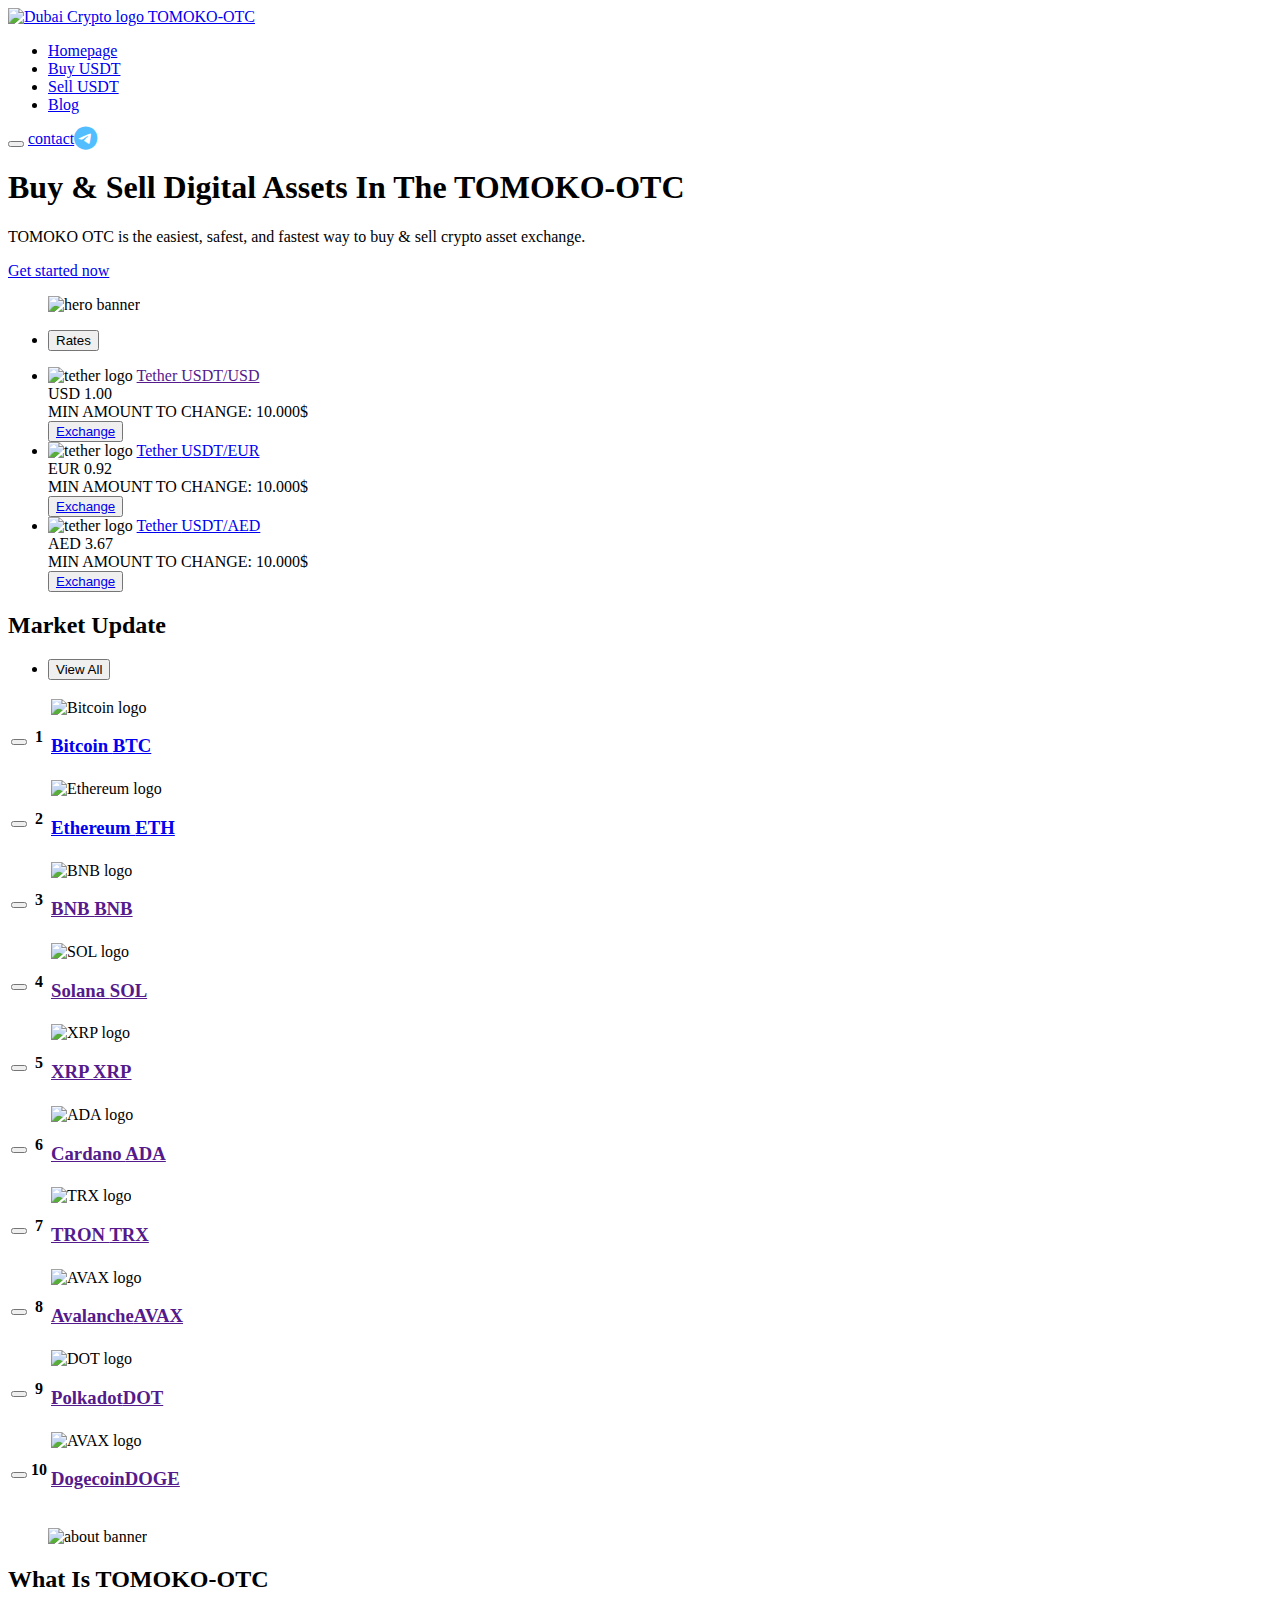
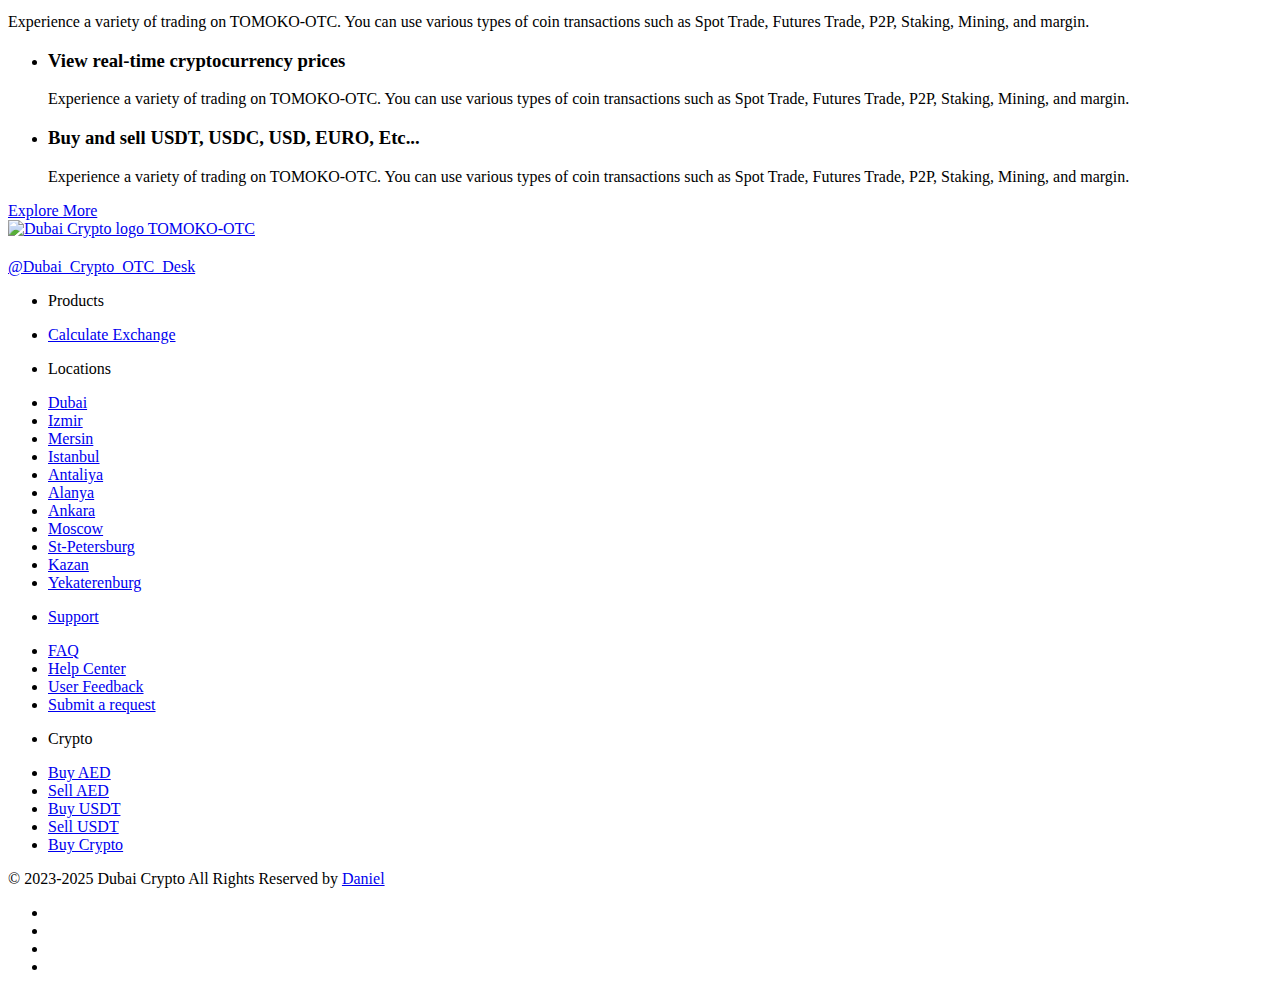
==== MainPage.html @ 7672ddda "Web-site" ====
<!DOCTYPE html>
<html lang="en">

<head>
  <meta charset="UTF-8">
  <meta http-equiv="X-UA-Compatible" content="IE=edge">
  <meta name="viewport" content="width=device-width, initial-scale=1.0">
  <title>TOMOKO OTC</title>

  <!-- 
    - favicon
  -->
  <link rel="shortcut icon" href="logoTitle.png" type="image/svg+xml">

  <!-- 
    - custom css link
  -->
  
  <link rel="stylesheet" href="https://cdnjs.cloudflare.com/ajax/libs/font-awesome/6.4.2/css/all.min.css">
  <link rel="stylesheet" href="style.css">

  <!-- 
    - google font link
  -->
  <link rel="preconnect" href="https://fonts.googleapis.com">
  <link rel="preconnect" href="https://fonts.gstatic.com" crossorigin>
  <link href="https://fonts.googleapis.com/css2?family=DM+Sans:wght@400;500;700&display=swap" rel="stylesheet">
  
</head>

<body>

  <!-- 
    - #HEADER
  -->

  <header class="header" data-header>
    <div class="container">

      <a href="#" class="logo">
        <img src="LOGO.png" width="102" height="102" alt="Dubai Crypto logo">
        TOMOKO-OTC
      </a>

      <nav class="navbar" data-navbar>
        <ul class="navbar-list">

          <li class="navbar-item">
            <a href="#" class="navbar-link active" data-nav-link>Homepage</a>
          </li>

          <li class="navbar-item">
            <a href="buyUSDT.html" class="navbar-link" data-nav-link>Buy USDT</a>
          </li>

          <li class="navbar-item">
            <a href="sellUSDT.html" class="navbar-link" data-nav-link>Sell USDT</a>
          </li>

          <li class="navbar-item">
            <a href="#" class="navbar-link" data-nav-link>Blog</a>
          </li> 

        </ul>
      </nav>

      <button class="nav-toggle-btn" aria-label="Toggle menu" data-nav-toggler>
        <span class="line line-1"></span>
        <span class="line line-2"></span>
        <span class="line line-3"></span>
      </button>

      <a href="https://t.me/Dubai_Crypto_OTC_Desk" class="btn btn-outline">contact<i class="fa-brands fa-telegram fa-xl  tgIcon" style="color: #52bdff;"></i></a>
      
    </div>
  </header>





  <main>
    <article>

      <!-- 
        - #HERO
      -->

      <section class="section hero" aria-label="hero" data-section>
        <div class="container">

          <div class="hero-content">

            <h1 class="h1 hero-title">Buy & Sell Digital Assets In The TOMOKO-OTC</h1>

            <p class="hero-text">
              TOMOKO OTC is the easiest, safest, and fastest way to buy & sell crypto asset exchange.
            </p>

            <a href="buyUSDT.html" class="btn btn-primary">Get started now</a>

          </div>

          <figure class="hero-banner">
            <img src="hero-banner.png" width="570" height="448" alt="hero banner" class="w-100">
          </figure>

        </div>
      </section>





      <!-- 
        - #TREND
      -->

      <section class="section trend" aria-label="crypto trend" data-section>
        <div class="container">

          <div class="trend-tab">

            <ul class="tab-nav">

              <li>
                <button class="tab-btn active">Rates</button>
              </li>
            </ul>

            <ul class="tab-content">

              <li>
                <div class="trend-card">

                  <div class="card-title-wrapper">
                    <img src="coin-3.svg" width="24" height="24" alt="tether logo">

                    <a href="" class="card-title">
                      Tether <span class="span">USDT/USD</span>
                    </a>
                  </div>

                  <data class="card-value" value="1.00">USD 1.00</data>

                  <div class="card-analytics">
                    <data class="current-price">MIN AMOUNT TO CHANGE: 10.000$</data>
                  </div>
                  <td class="table-data">
                    <button class="btn btn-outline" id="cuBtn"><a href="https://t.me/Dubai_Crypto_OTC_Desk">Exchange</a></button>
                  </td>

                </div>
              </li>

              <li>
                <div class="trend-card">

                  <div class="card-title-wrapper">
                    <img src="coin-3.svg" width="24" height="24" alt="tether logo">

                    <a href="#" class="card-title">
                      Tether <span class="span">USDT/EUR</span>
                    </a>
                  </div>

                  <data class="card-value" value="1.00">EUR 0.92</data>

                  <div class="card-analytics">
                    <data class="current-price">MIN AMOUNT TO CHANGE: 10.000$</data>
                  </div>
                  <td class="table-data">
                    <button class="btn btn-outline" id="cuBtn"><a href="https://t.me/Dubai_Crypto_OTC_Desk">Exchange</a></button>
                  </td>

                </div>
              </li>

              <li>
                <div class="trend-card">

                  <div class="card-title-wrapper">
                    <img src="coin-3.svg" width="24" height="24" alt="tether logo">

                    <a href="#" class="card-title">
                      Tether <span class="span">USDT/AED</span>
                    </a>
                  </div>

                  <data class="card-value" value="1.00">AED 3.67</data>

                  <div class="card-analytics">
                    <data class="current-price">MIN AMOUNT TO CHANGE: 10.000$</data>
                    
                  </div>
                  <td class="table-data">
                    <button class="btn btn-outline" id="cuBtn"><a href="https://t.me/Dubai_Crypto_OTC_Desk">Exchange</a></button>
                  </td>
                </div>
              </li>
            </ul>

          </div>

        </div>
      </section>





      <!-- 
        - #MARKET
      -->

      <section class="section market" aria-label="market update" data-section>
        <div class="container">

          <div class="title-wrapper">
            <h2 class="h2 section-title">Market Update</h2>
          </div>

          <div class="market-tab">

            <ul class="tab-nav">

              <li>
                <button class="tab-btn active">View All</button>
              </li>
            </ul>

            <table class="market-table">
              <tbody class="table-body">

                <tr class="table-row">

                  <td class="table-data">
                    <button class="add-to-fav" aria-label="Add to favourite" data-add-to-fav>
                      <ion-icon name="star-outline" aria-hidden="true" class="icon-outline"></ion-icon>
                      <ion-icon name="star" aria-hidden="true" class="icon-fill"></ion-icon>
                    </button>
                  </td>

                  <th class="table-data rank" scope="row">1</th>

                  <td class="table-data">
                    <div class="wrapper">
                      <img src="coin-1.svg" width="20" height="20" alt="Bitcoin logo" class="img">
                      <h3>
                        <a href="#" class="coin-name">Bitcoin <span class="span">BTC</span></a>
                      </h3>
                    </div>
                  </td>

                  <td class="table-data last-price" id="BTCUSDT-price"></td>

                  <td class="table-data last-update" id="BTCUSDT-price-change"></td>

                  <td class="table-data last-update" id="BTCUSDT-price-change-percent"%></td>
                </tr>

                <tr class="table-row">

                  <td class="table-data">
                    <button class="add-to-fav" aria-label="Add to favourite" data-add-to-fav>
                      <ion-icon name="star-outline" aria-hidden="true" class="icon-outline"></ion-icon>
                      <ion-icon name="star" aria-hidden="true" class="icon-fill"></ion-icon>
                    </button>
                  </td>

                  <th class="table-data rank" scope="row">2</th>

                  <td class="table-data">
                    <div class="wrapper">
                      <img src="coin-2.svg" width="20" height="20" alt="Ethereum logo" class="img">

                      <h3>
                        <a href="#" class="coin-name">Ethereum <span class="span">ETH</span></a>
                      </h3>
                    </div>
                  </td>

                  <td class="table-data last-price" id="ETHUSDT-price"></td>
                  <td class="table-data last-update" id="ETHUSDT-price-change"></td>

                  <td class="table-data last-update" id="ETHUSDT-price-change-percent"%></td>
                </tr>

                <tr class="table-row">

                  <td class="table-data">
                    <button class="add-to-fav" aria-label="Add to favourite" data-add-to-fav>
                      <ion-icon name="star-outline" aria-hidden="true" class="icon-outline"></ion-icon>
                      <ion-icon name="star" aria-hidden="true" class="icon-fill"></ion-icon>
                    </button>
                  </td>

                  <th class="table-data rank" scope="row">3</th>

                  <td class="table-data">
                    <div class="wrapper">
                      <img src="coin-4.svg" width="20" height="20" alt="BNB logo" class="img">

                      <h3>
                        <a href="" class="coin-name">BNB <span class="span">BNB</span></a>
                      </h3>
                    </div>
                  </td>

                  <td class="table-data last-price" id="BNBUSDT-price"></td>
                  <td class="table-data last-update" id="BNBUSDT-price-change"></td>
                  <td class="table-data last-update" id="BNBUSDT-price-change-percent"%></td>
                </tr>


                <tr class="table-row">

                  <td class="table-data">
                    <button class="add-to-fav" aria-label="Add to favourite" data-add-to-fav>
                      <ion-icon name="star-outline" aria-hidden="true" class="icon-outline"></ion-icon>
                      <ion-icon name="star" aria-hidden="true" class="icon-fill"></ion-icon>
                    </button>
                  </td>

                  <th class="table-data rank" scope="row">4</th>

                  <td class="table-data">
                    <div class="wrapper">
                      <img src="coin-5.svg" width="20" height="20" alt="SOL logo" class="img">

                      <h3>
                        <a href="" class="coin-name">Solana <span class="span">SOL</span></a>
                      </h3>
                    </div>
                  </td>

                  <td class="table-data last-price" id="SOLUSDT-price"></td>
                  <td class="table-data last-update" id="SOLUSDT-price-change"></td>
                  <td class="table-data last-update" id="SOLUSDT-price-change-percent"%></td>
                </tr>

                <tr class="table-row">

                  <td class="table-data">
                    <button class="add-to-fav" aria-label="Add to favourite" data-add-to-fav>
                      <ion-icon name="star-outline" aria-hidden="true" class="icon-outline"></ion-icon>
                      <ion-icon name="star" aria-hidden="true" class="icon-fill"></ion-icon>
                    </button>
                  </td>

                  <th class="table-data rank" scope="row">5</th>

                  <td class="table-data">
                    <div class="wrapper">
                      <img src="coin-6.svg" width="20" height="20" alt="XRP logo" class="img">

                      <h3>
                        <a href="" class="coin-name">XRP <span class="span">XRP</span></a>
                      </h3>
                    </div>
                  </td>

                  <td class="table-data last-price" id="XRPUSDT-price"></td>
                  <td class="table-data last-update" id="XRPUSDT-price-change"></td>
                  <td class="table-data last-update" id="XRPUSDT-price-change-percent"%></td>
                </tr>

                <tr class="table-row">

                  <td class="table-data">
                    <button class="add-to-fav" aria-label="Add to favourite" data-add-to-fav>
                      <ion-icon name="star-outline" aria-hidden="true" class="icon-outline"></ion-icon>
                      <ion-icon name="star" aria-hidden="true" class="icon-fill"></ion-icon>
                    </button>
                  </td>

                  <th class="table-data rank" scope="row">6</th>

                  <td class="table-data">
                    <div class="wrapper">
                      <img src="coin-7.svg" width="20" height="20" alt="ADA logo" class="img">

                      <h3>
                        <a href="" class="coin-name">Cardano <span class="span">ADA</span></a>
                      </h3>
                    </div>
                  </td>

                  <td class="table-data last-price" id="ADAUSDT-price"></td>
                  <td class="table-data last-update" id="ADAUSDT-price-change"></td>
                  <td class="table-data last-update" id="ADAUSDT-price-change-percent"%></td>
                  <td class="table-data market-cap"></td>
                </tr>

                <tr class="table-row">

                  <td class="table-data">
                    <button class="add-to-fav" aria-label="Add to favourite" data-add-to-fav>
                      <ion-icon name="star-outline" aria-hidden="true" class="icon-outline"></ion-icon>
                      <ion-icon name="star" aria-hidden="true" class="icon-fill"></ion-icon>
                    </button>
                  </td>

                  <th class="table-data rank" scope="row">7</th>

                  <td class="table-data">
                    <div class="wrapper">
                      <img src="coin-9.svg" width="20" height="20" alt="TRX logo" class="img">

                      <h3>
                        <a href="" class="coin-name">TRON <span class="span">TRX</span></a>
                      </h3>
                    </div>
                  </td>

                  <td class="table-data last-price" id="TRXUSDT-price"></td>
                  <td class="table-data last-update" id="TRXUSDT-price-change"></td>

                  <td class="table-data last-update" id="TRXUSDT-price-change-percent"%></td>
                </tr>

                <tr class="table-row">

                  <td class="table-data">
                    <button class="add-to-fav" aria-label="Add to favourite" data-add-to-fav>
                      <ion-icon name="star-outline" aria-hidden="true" class="icon-outline"></ion-icon>
                      <ion-icon name="star" aria-hidden="true" class="icon-fill"></ion-icon>
                    </button>
                  </td>

                  <th class="table-data rank" scope="row">8</th>

                  <td class="table-data">
                    <div class="wrapper">
                      <img src="coin-8.svg" width="20" height="20" alt="AVAX logo" class="img">

                      <h3>
                        <a href="" class="coin-name">Avalanche<span class="span">AVAX</span></a>
                      </h3>
                    </div>
                  </td>

                  <td class="table-data last-price" id="AVAXUSDT-price"></td>
                  <td class="table-data last-update" id="AVAXUSDT-price-change"></td>
                  <td class="table-data last-update" id="AVAXUSDT-price-change-percent"%></td>
                </tr>

                <tr class="table-row">

                  <td class="table-data">
                    <button class="add-to-fav" aria-label="Add to favourite" data-add-to-fav>
                      <ion-icon name="star-outline" aria-hidden="true" class="icon-outline"></ion-icon>
                      <ion-icon name="star" aria-hidden="true" class="icon-fill"></ion-icon>
                    </button>
                  </td>

                  <th class="table-data rank" scope="row">9</th>

                  <td class="table-data">
                    <div class="wrapper">
                      <img src="coin-10.svg" width="20" height="20" alt="DOT logo" class="img">

                      <h3>
                        <a href="" class="coin-name">Polkadot<span class="span">DOT</span></a>
                      </h3>
                    </div>
                  </td>

                  <td class="table-data last-price" id="DOTUSDT-price"></td>
                  <td class="table-data last-update" id="DOTUSDT-price-change"></td>

                  <td class="table-data last-update" id="DOTUSDT-price-change-percent"%></td>
                </tr>
                <tr class="table-row">

                  <td class="table-data">
                    <button class="add-to-fav" aria-label="Add to favourite" data-add-to-fav>
                      <ion-icon name="star-outline" aria-hidden="true" class="icon-outline"></ion-icon>
                      <ion-icon name="star" aria-hidden="true" class="icon-fill"></ion-icon>
                    </button>
                  </td>

                  <th class="table-data rank" scope="row">10</th>

                  <td class="table-data">
                    <div class="wrapper">
                      <img src="coin-11.svg" width="20" height="20" alt="AVAX logo" class="img">

                      <h3>
                        <a href="" class="coin-name">Dogecoin<span class="span">DOGE</span></a>
                      </h3>
                    </div>
                  </td>

                  <td class="table-data last-price" id="DOGEUSDT-price"></td>
                  <td class="table-data last-update" id="DOGEUSDT-price-change"></td>

                  <td class="table-data last-update" id="DOGEUSDT-price-change-percent"%></td>
                </tr>
                




                

              </tbody>

            </table>

          </div>

        </div>
      </section>





      <!-- 
        - #INSTRUCTION
      -->





      <!-- 
        - #ABOUT
      -->

      <section class="section about" aria-label="about" data-section>
        <div class="container">

          <figure class="about-banner">
            <img src="about-banner.png" width="748" height="436" loading="lazy" alt="about banner"
              class="w-100">
          </figure>

          <div class="about-content">

            <h2 class="h2 section-title">What Is TOMOKO-OTC</h2>

            <p class="section-text">
              Experience a variety of trading on TOMOKO-OTC. You can use various types of coin transactions such as Spot
              Trade, Futures
              Trade, P2P, Staking, Mining, and margin.
            </p>

            <ul class="section-list">

              <li class="section-item">
                <div class="title-wrapper">
                  <ion-icon name="checkmark-circle" aria-hidden="true"></ion-icon>

                  <h3 class="h3 list-title">View real-time cryptocurrency prices</h3>
                </div>

                <p class="item-text">
                  Experience a variety of trading on TOMOKO-OTC. You can use various types of coin transactions such as
                  Spot Trade, Futures
                  Trade, P2P, Staking, Mining, and margin.
                </p>
              </li>

              <li class="section-item">
                <div class="title-wrapper">
                  <ion-icon name="checkmark-circle" aria-hidden="true"></ion-icon>

                  <h3 class="h3 list-title">Buy and sell USDT, USDC, USD, EURO, Etc...</h3>
                </div>

                <p class="item-text">
                  Experience a variety of trading on TOMOKO-OTC. You can use various types of coin transactions such as
                  Spot Trade, Futures
                  Trade, P2P, Staking, Mining, and margin.
                </p>
              </li>

            </ul>

            <a href="https://t.me/Dubai_Crypto_OTC_Desk" class="btn btn-primary">Explore More</a>

          </div>

        </div>
      </section>





  <!-- 
    - #FOOTER
  -->

  <footer class="footer">

    <div class="footer-top" data-section>
      <div class="container">

        <div class="footer-brand">

          <a href="#" class="logo">
            <img src="LOGO.png" width="102" height="102" alt="Dubai Crypto logo">
            TOMOKO-OTC
          </a>

          <h2 class="footer-title"></h2>

          <a href="tel:+123456789101" class="footer-contact-link"></a>

          <a href="https://t.me/Dubai_Crypto_OTC_Desk" class="footer-contact-link">@Dubai_Crypto_OTC_Desk</a>


        </div>

        <ul class="footer-list">

          <li>
            <p class="footer-list-title">Products</p>
          </li>

          <li>
            <a href="buyUSDT.html" class="footer-link">Calculate Exchange</a>
          </li>
        </ul>

        <ul class="footer-list">

          <li>
            <p class="footer-list-title">Locations</p>
          </li>

          <li>
            <a href="https://t.me/Dubai_Crypto_OTC_Desk" class="footer-link">Dubai</a>
          </li>

          <li>
            <a href="https://t.me/Dubai_Crypto_OTC_Desk" class="footer-link">Izmir</a>
          </li>

          <li>
            <a href="https://t.me/Dubai_Crypto_OTC_Desk" class="footer-link">Mersin</a>
          </li>

          <li>
            <a href="https://t.me/Dubai_Crypto_OTC_Desk" class="footer-link">Istanbul</a>
          </li>

          <li>
            <a href="https://t.me/Dubai_Crypto_OTC_Desk" class="footer-link">Antaliya</a>
          </li>

          <li>
            <a href="https://t.me/Dubai_Crypto_OTC_Desk" class="footer-link">Alanya</a>
          </li>

          <li>
            <a href="https://t.me/Dubai_Crypto_OTC_Desk" class="footer-link">Ankara</a>
          </li>

          <li>
            <a href="https://t.me/Dubai_Crypto_OTC_Desk" class="footer-link">Moscow</a>
          </li>

          <li>
            <a href="https://t.me/Dubai_Crypto_OTC_Desk" class="footer-link">St-Petersburg</a>
          </li>

          <li>
            <a href="https://t.me/Dubai_Crypto_OTC_Desk" class="footer-link">Kazan</a>
          </li>

          <li>
            <a href="https://t.me/Dubai_Crypto_OTC_Desk" class="footer-link">Yekaterenburg</a>
          </li>





        </ul>

        <ul class="footer-list">

          <li>
            <p class="footer-list-title"><a href="https://t.me/Dubai_Crypto_OTC_Desk">Support</a></p>
          </li>

          <li>
            <a href="#" class="footer-link">FAQ</a>
          </li>

          <li>
            <a href="#" class="footer-link">Help Center</a>
          </li>

          <li>
            <a href="#" class="footer-link">User Feedback</a>
          </li>

          <li>
            <a href="https://t.me/Dubai_Crypto_OTC_Desk" class="footer-link">Submit a request</a>
          </li>

        </ul>

        <ul class="footer-list">

          <li>
            <p class="footer-list-title">Crypto</p>
          </li>

          <li>
            <a href="#" class="footer-link">Buy AED</a>
          </li>

          <li>
            <a href="#" class="footer-link">Sell AED</a>
          </li>

          <li>
            <a href="#" class="footer-link">Buy USDT</a>
          </li>

          <li>
            <a href="#" class="footer-link">Sell USDT</a>
          </li>

          <li>
            <a href="#" class="footer-link">Buy Crypto</a>
          </li>

        </ul>

      </div>
    </div>

    <div class="footer-bottom">
      <div class="container">

        <p class="copyright">
          &copy; 2023-2025 Dubai Crypto All Rights Reserved by <a href="#" class="copyright-link">Daniel</a>
        </p>

        <ul class="social-list">

          <li>
            <a href="#" class="social-link">
              <ion-icon name="logo-facebook"></ion-icon>
            </a>
          </li>

          <li>
            <a href="#" class="social-link">
              <ion-icon name="logo-twitter"></ion-icon>
            </a>
          </li>

          <li>
            <a href="#" class="social-link">
              <ion-icon name="logo-instagram"></ion-icon>
            </a>
          </li>

          <li>
            <a href="#" class="social-link">
              <ion-icon name="logo-linkedin"></ion-icon>
            </a>
          </li>

        </ul>

      </div>
    </div>

  </footer>





  <!-- 
    - custom js link
  -->
  <script src="script.js" defer></script>
  <script src="listUpdate.js" defer></script>

  <!-- 
    - ionicon link
  -->
  <script type="module" src="https://unpkg.com/ionicons@5.5.2/dist/ionicons/ionicons.esm.js"></script>
  <script nomodule src="https://unpkg.com/ionicons@5.5.2/dist/ionicons/ionicons.js"></script>

</body>

</html>
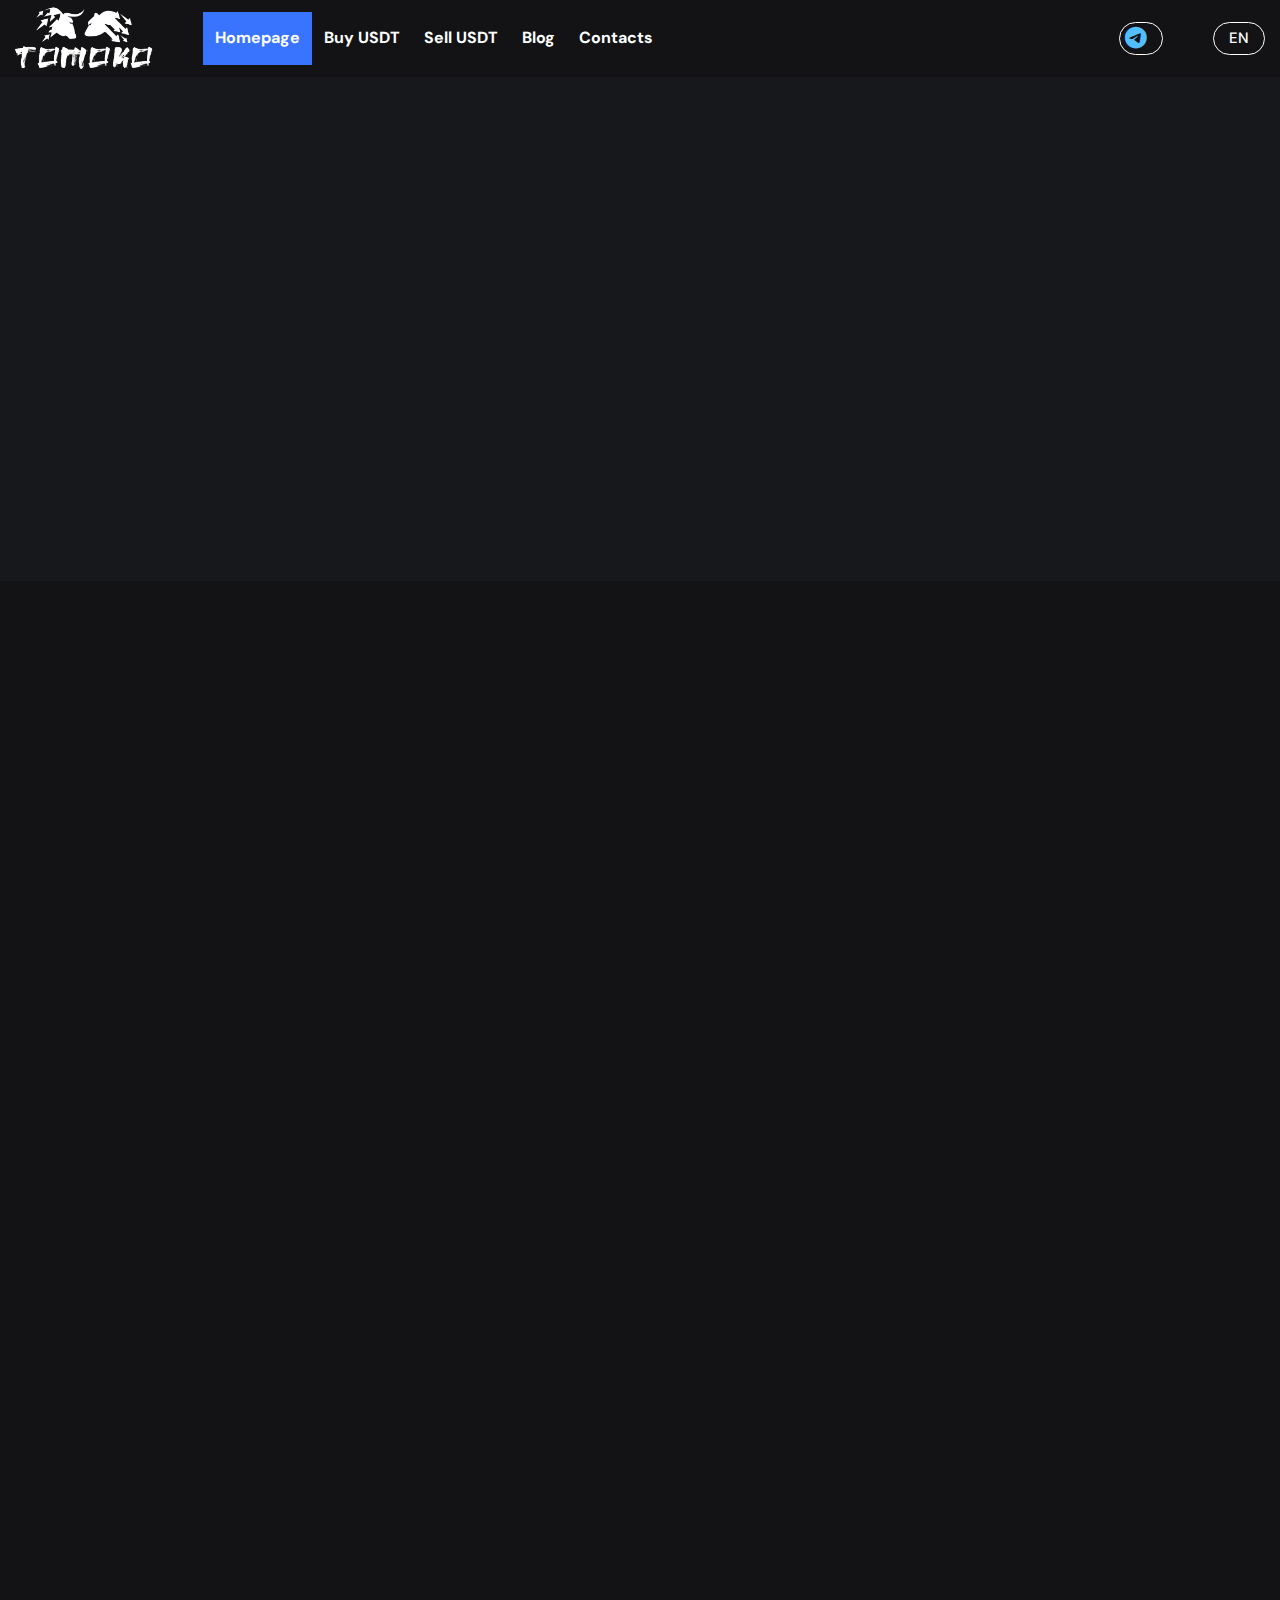
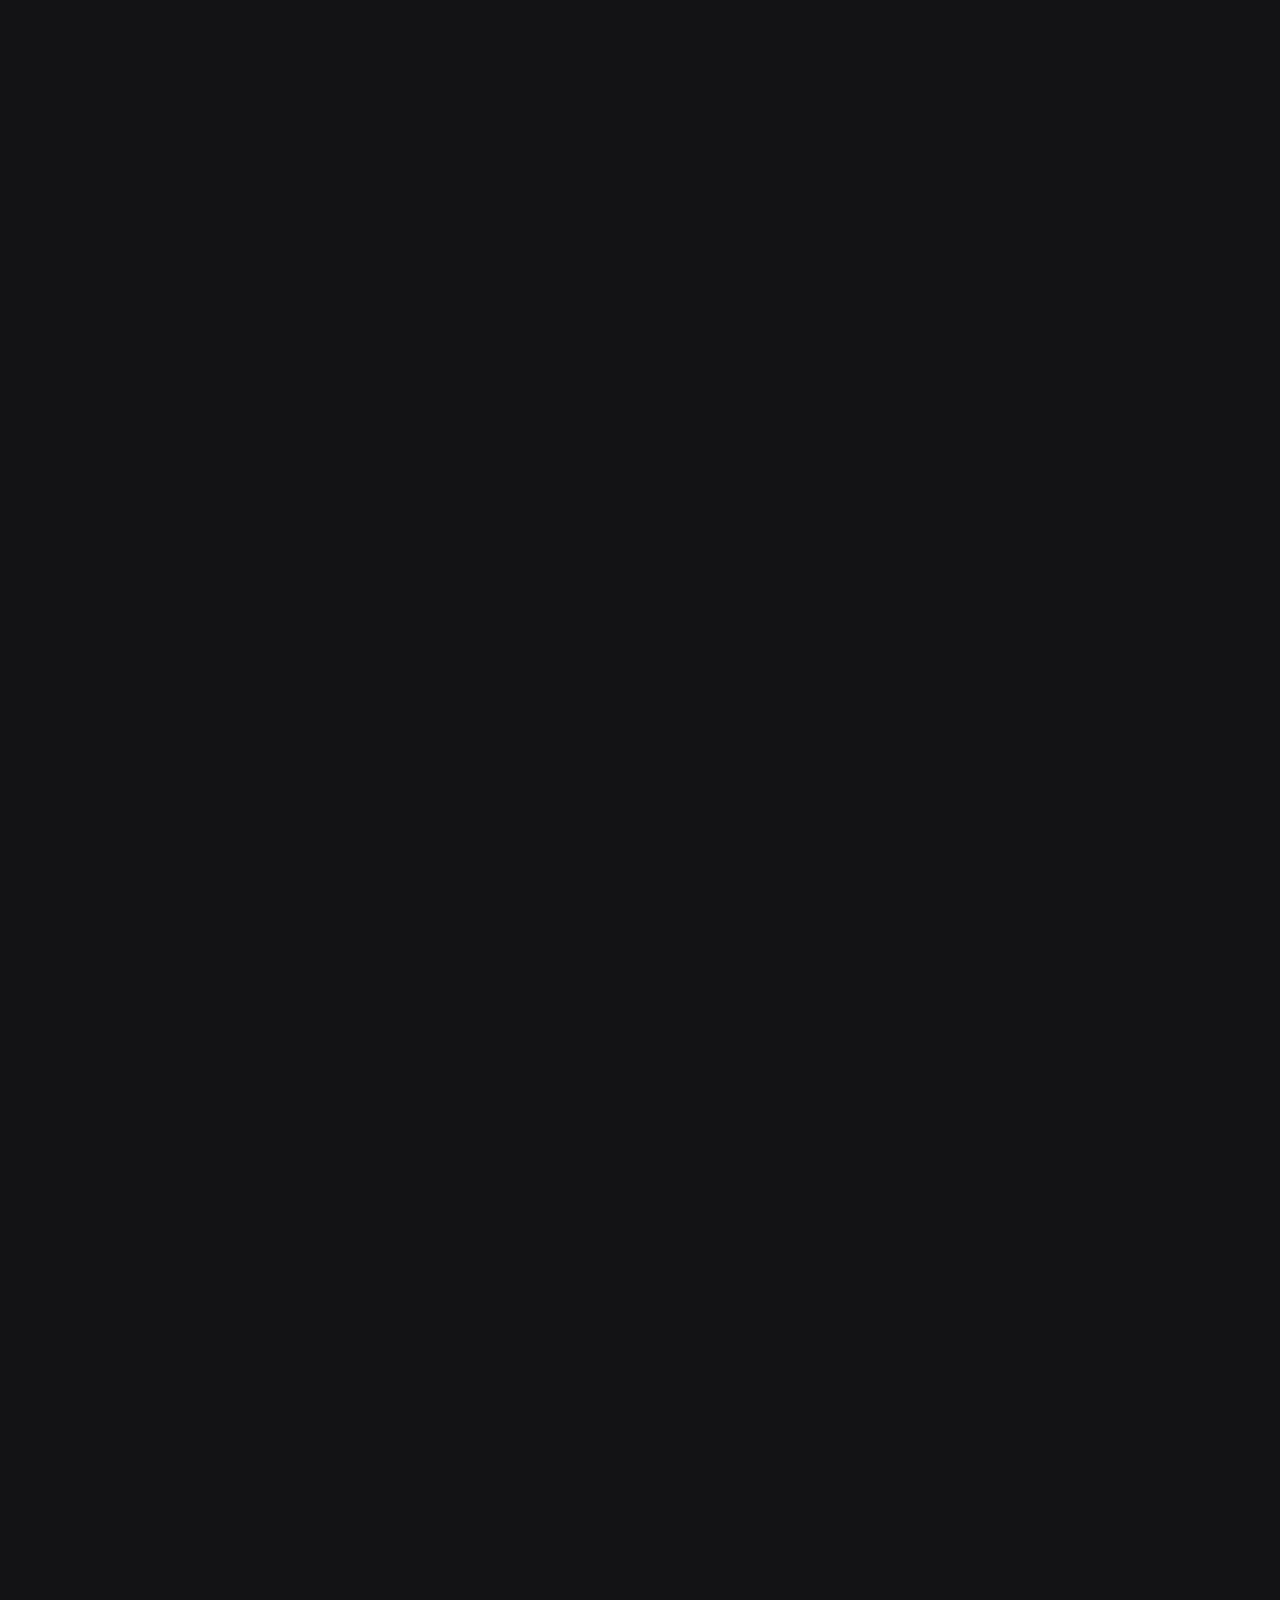
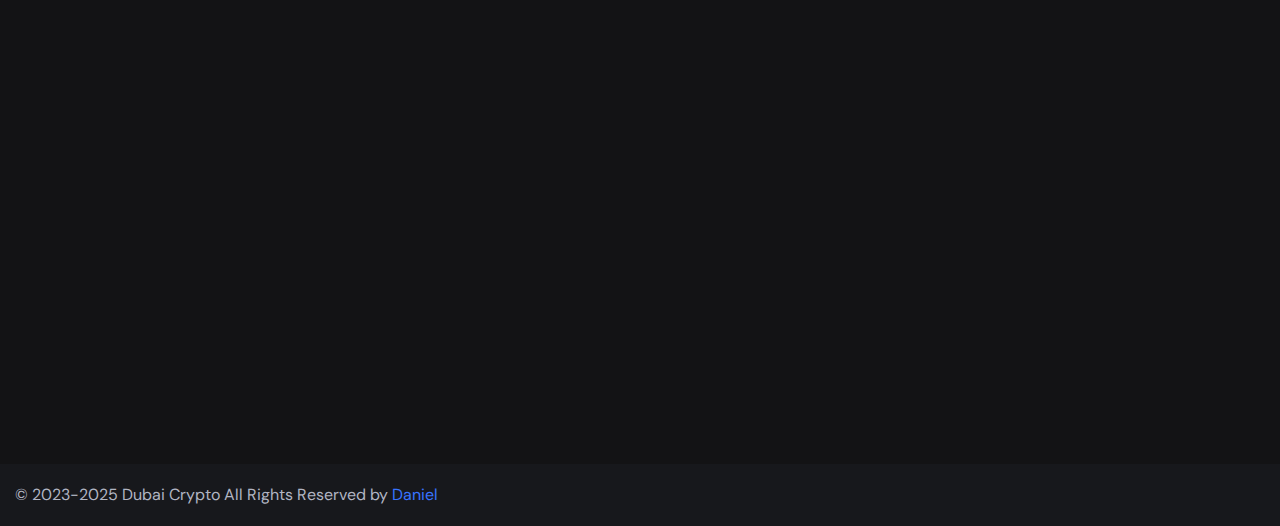
==== commit 92db65d7: "Update MainPage.html" ====
--- a/MainPage.html
+++ b/MainPage.html
@@ -38,8 +38,7 @@
     <div class="container">
 
       <a href="#" class="logo">
-        <img src="LOGO.png" width="102" height="102" alt="Dubai Crypto logo">
-        TOMOKO-OTC
+        <img src="LOGO.png" width="138" height="138" alt="Dubai Crypto logo">
       </a>
 
       <nav class="navbar" data-navbar>
@@ -58,8 +57,12 @@
           </li>
 
           <li class="navbar-item">
-            <a href="#" class="navbar-link" data-nav-link>Blog</a>
-          </li> 
+            <a href="blog.html" class="navbar-link" data-nav-link>Blog</a>
+          </li>
+
+          <li class="navbar-item">
+            <a href="contacts.html" class="navbar-link" data-nav-link>Contacts</a>
+          </li>
 
         </ul>
       </nav>
@@ -69,9 +72,9 @@
         <span class="line line-2"></span>
         <span class="line line-3"></span>
       </button>
-
-      <a href="https://t.me/Dubai_Crypto_OTC_Desk" class="btn btn-outline">contact<i class="fa-brands fa-telegram fa-xl  tgIcon" style="color: #52bdff;"></i></a>
       
+      <a href="https://t.me/Dubai_Crypto_OTC_Desk" class="btn btn-outline tgIcon"><i class="fa-brands fa-telegram fa-xl" style="color: #52bdff;"></i></a>
+      <a href="MainPageRu.html" class="btn btn-outline">EN</a>
     </div>
   </header>
 
@@ -91,18 +94,18 @@
 
           <div class="hero-content">
 
-            <h1 class="h1 hero-title">Buy & Sell Digital Assets In The TOMOKO-OTC</h1>
+            <h1 class="h1 hero-title">Buy & Sell digital assets in the TOMOKO</h1>
 
             <p class="hero-text">
-              TOMOKO OTC is the easiest, safest, and fastest way to buy & sell crypto asset exchange.
+              TOMOKO is the easiest, safest, and fastest way to buy & sell crypto asset.
             </p>
 
-            <a href="buyUSDT.html" class="btn btn-primary">Get started now</a>
+            <a href="buyUSDT.html" class="btn btn-primary">get started now</a>
 
           </div>
 
           <figure class="hero-banner">
-            <img src="hero-banner.png" width="570" height="448" alt="hero banner" class="w-100">
+            <img src="Render_3.mp4" width="570" height="448" alt="hero banner" class="w-100">
           </figure>
 
         </div>
@@ -198,6 +201,55 @@
                   </td>
                 </div>
               </li>
+
+
+              <li>
+                <div class="trend-card">
+
+                  <div class="card-title-wrapper">
+                    <img src="coin-3.svg" width="24" height="24" alt="tether logo">
+
+                    <a href="#" class="card-title">
+                      Tether <span class="span">USDT/RUB</span>
+                    </a>
+                  </div>
+
+                  <data class="card-value" value="1.00">RUB 94</data>
+
+                  <div class="card-analytics">
+                    <data class="current-price">MIN AMOUNT TO CHANGE: 10.000$</data>
+                    
+                  </div>
+                  <td class="table-data">
+                    <button class="btn btn-outline" id="cuBtn"><a href="https://t.me/Dubai_Crypto_OTC_Desk">Exchange</a></button>
+                  </td>
+                </div>
+              </li>
+
+
+
+              <li>
+                <div class="trend-card">
+
+                  <div class="card-title-wrapper">
+                    <img src="coin-3.svg" width="24" height="24" alt="tether logo">
+
+                    <a href="#" class="card-title">
+                      Tether <span class="span">USDT/TRY</span>
+                    </a>
+                  </div>
+
+                  <data class="card-value" value="1.00">TRY 26</data>
+
+                  <div class="card-analytics">
+                    <data class="current-price">MIN AMOUNT TO CHANGE: 10.000$</data>
+                    
+                  </div>
+                  <td class="table-data">
+                    <button class="btn btn-outline" id="cuBtn"><a href="https://t.me/Dubai_Crypto_OTC_Desk">Exchange</a></button>
+                  </td>
+                </div>
+              </li>
             </ul>
 
           </div>
@@ -539,13 +591,12 @@
 
           <div class="about-content">
 
-            <h2 class="h2 section-title">What Is TOMOKO-OTC</h2>
+            <h2 class="h2 section-title">What Is TOMOKO</h2>
 
             <p class="section-text">
-              Experience a variety of trading on TOMOKO-OTC. You can use various types of coin transactions such as Spot
-              Trade, Futures
-              Trade, P2P, Staking, Mining, and margin.
+              A large selection of currencies of countries and cities, high-quality service and quick response, with us you can forget about large percentages and long answers, we are also always happy to help in our telegram channel where you can contact us in the <a href="contacts.html" style="text-decoration: underline; color:#52bdff ;" >contact tab</a>
             </p>
+
 
             <ul class="section-list">
 
@@ -557,9 +608,7 @@
                 </div>
 
                 <p class="item-text">
-                  Experience a variety of trading on TOMOKO-OTC. You can use various types of coin transactions such as
-                  Spot Trade, Futures
-                  Trade, P2P, Staking, Mining, and margin.
+                  you can watch all the news and price changes live on TOMOKO
                 </p>
               </li>
 
@@ -571,9 +620,7 @@
                 </div>
 
                 <p class="item-text">
-                  Experience a variety of trading on TOMOKO-OTC. You can use various types of coin transactions such as
-                  Spot Trade, Futures
-                  Trade, P2P, Staking, Mining, and margin.
+                  Our website provides all the convenience for buying and selling both currencies and USDT and other networks
                 </p>
               </li>
 
@@ -602,8 +649,7 @@
         <div class="footer-brand">
 
           <a href="#" class="logo">
-            <img src="LOGO.png" width="102" height="102" alt="Dubai Crypto logo">
-            TOMOKO-OTC
+            <img src="LOGO.png" width="134" height="134" alt="Dubai Crypto logo">
           </a>
 
           <h2 class="footer-title"></h2>
@@ -633,47 +679,51 @@
           </li>
 
           <li>
-            <a href="https://t.me/Dubai_Crypto_OTC_Desk" class="footer-link">Dubai</a>
-          </li>
-
-          <li>
-            <a href="https://t.me/Dubai_Crypto_OTC_Desk" class="footer-link">Izmir</a>
-          </li>
-
-          <li>
-            <a href="https://t.me/Dubai_Crypto_OTC_Desk" class="footer-link">Mersin</a>
-          </li>
-
-          <li>
-            <a href="https://t.me/Dubai_Crypto_OTC_Desk" class="footer-link">Istanbul</a>
-          </li>
-
-          <li>
-            <a href="https://t.me/Dubai_Crypto_OTC_Desk" class="footer-link">Antaliya</a>
-          </li>
-
-          <li>
-            <a href="https://t.me/Dubai_Crypto_OTC_Desk" class="footer-link">Alanya</a>
-          </li>
-
-          <li>
-            <a href="https://t.me/Dubai_Crypto_OTC_Desk" class="footer-link">Ankara</a>
-          </li>
-
-          <li>
-            <a href="https://t.me/Dubai_Crypto_OTC_Desk" class="footer-link">Moscow</a>
-          </li>
-
-          <li>
-            <a href="https://t.me/Dubai_Crypto_OTC_Desk" class="footer-link">St-Petersburg</a>
-          </li>
-
-          <li>
-            <a href="https://t.me/Dubai_Crypto_OTC_Desk" class="footer-link">Kazan</a>
-          </li>
-
-          <li>
-            <a href="https://t.me/Dubai_Crypto_OTC_Desk" class="footer-link">Yekaterenburg</a>
+            <a href="buyUSDT.html?city=Dubai" class="footer-link">Dubai</a>
+          </li>
+
+          <li>
+            <a href="buyUSDT.html?city=Izmir" class="footer-link">Izmir</a>
+          </li>
+
+          <li>
+            <a href="buyUSDT.html?city=Mersin" class="footer-link">Mersin</a>
+          </li>
+
+          <li>
+            <a href="buyUSDT.html?city=Istanbul" class="footer-link">Istanbul</a>
+          </li>
+
+          <li>
+            <a href="buyUSDT.html?city=Antaliya" class="footer-link">Antaliya</a>
+          </li>
+
+          <li>
+            <a href="buyUSDT.html?city=Alanya" class="footer-link">Alanya</a>
+          </li>
+
+          <li>
+            <a href="buyUSDT.html?city=Ankara" class="footer-link">Ankara</a>
+          </li>
+
+          <li>
+            <a href="buyUSDT.html?city=Moscow" class="footer-link">Moscow</a>
+          </li>
+
+          <li>
+            <a href="buyUSDT.html?city=Saint Petersburg" class="footer-link">St-Petersburg</a>
+          </li>
+
+          <li>
+            <a href="buyUSDT.html?city=Kazan" class="footer-link">Kazan</a>
+          </li>
+
+          <li>
+            <a href="buyUSDT.html?city=Yekaterenburg" class="footer-link">Yekaterenburg</a>
+          </li>
+
+          <li>
+            <a href="buyUSDT.html?city=Sochi" class="footer-link">Sochi</a>
           </li>
 
 
@@ -682,60 +732,62 @@
 
         </ul>
 
-        <ul class="footer-list">
-
-          <li>
-            <p class="footer-list-title"><a href="https://t.me/Dubai_Crypto_OTC_Desk">Support</a></p>
-          </li>
-
-          <li>
-            <a href="#" class="footer-link">FAQ</a>
-          </li>
-
-          <li>
-            <a href="#" class="footer-link">Help Center</a>
-          </li>
-
-          <li>
-            <a href="#" class="footer-link">User Feedback</a>
-          </li>
-
-          <li>
-            <a href="https://t.me/Dubai_Crypto_OTC_Desk" class="footer-link">Submit a request</a>
-          </li>
-
-        </ul>
-
-        <ul class="footer-list">
-
-          <li>
-            <p class="footer-list-title">Crypto</p>
-          </li>
-
-          <li>
-            <a href="#" class="footer-link">Buy AED</a>
-          </li>
-
-          <li>
-            <a href="#" class="footer-link">Sell AED</a>
-          </li>
-
-          <li>
-            <a href="#" class="footer-link">Buy USDT</a>
-          </li>
-
-          <li>
-            <a href="#" class="footer-link">Sell USDT</a>
-          </li>
-
-          <li>
-            <a href="#" class="footer-link">Buy Crypto</a>
-          </li>
-
-        </ul>
-
-      </div>
+      </ul>
+
+      <ul class="footer-list">
+
+        <li>
+          <p class="footer-list-title"><a href="https://t.me/Dubai_Crypto_OTC_Desk">Support</a></p>
+        </li>
+
+        <li>
+          <a href="https://t.me/dubaicrypto_tg" class="footer-link">FAQ</a>
+        </li>
+
+        <li>
+          <a href="https://t.me/dubaicrypto_tg" class="footer-link">Help Center</a>
+        </li>
+
+        <li>
+          <a href="https://wa.me/971552036360" class="footer-link">User Feedback</a>
+        </li>
+
+        <li>
+          <a href="https://t.me/Dubai_Crypto_OTC_Desk" class="footer-link">Submit a request</a>
+        </li>
+
+      </ul>
+
+      <ul class="footer-list">
+
+        <li>
+          <p class="footer-list-title">Crypto</p>
+        </li>
+
+        <li>
+          <a href="sellUSDT.html" class="footer-link">Buy AED</a>
+        </li>
+
+        <li>
+          <a href="buyUSDT.html" class="footer-link">Sell AED</a>
+        </li>
+
+        <li>
+          <a href="buyUSDT.html" class="footer-link">Buy USDT</a>
+        </li>
+
+        <li>
+          <a href="sellUSDT.html" class="footer-link">Sell USDT</a>
+        </li>
+
+        <li>
+          <a href="buyUSDT.html" class="footer-link">Buy Crypto</a>
+        </li>
+
+      </ul>
+
     </div>
+  </div>
 
     <div class="footer-bottom">
       <div class="container">
@@ -795,4 +847,4 @@
 
 </body>
 
-</html>+</html>
--- a/style.css
+++ b/style.css
@@ -0,0 +1,1222 @@
+/*-----------------------------------*\
+  #style.css
+\*-----------------------------------*/
+
+/** 
+ * copyrights 2022 
+ */
+
+:root {
+
+  /**
+   * colors
+   */
+  
+  --cadet-blue-crayola: hsl(227, 13%, 73%);
+  --maximum-yellow-red: hsl(41, 95%, 61%);
+  --medium-sea-green: hsl(142, 43%, 54%);
+  --blue-crayola_10: hsla(222, 100%, 61%, 0.05);
+  --smocky-black_30: hsla(0, 0%, 6%, 0.3);
+  --eerie-black-1: hsl(240, 5%, 8%);
+  --eerie-black-2: hsl(228, 9%, 10%);
+  --raisin-black: hsl(225, 15%, 16%);
+  --blue-crayola: hsl(222, 100%, 61%);
+  --roman-silver: hsl(223, 10%, 52%);
+  --presian-red: hsl(0, 64%, 52%);
+  --gunmetal_50: hsla(230, 16%, 22%, 0.5);
+  --gainsboro: hsl(0, 0%, 85%);
+  --cultured: hsl(0, 0%, 93%);
+  --white_50: hsla(0, 0%, 100%, 0.5);
+  --white_30: hsla(0, 0%, 100%, 0.3);
+  --white_10: hsla(0, 0%, 100%, 0.1);
+  --black_10: hsla(0, 0%, 0%, 0.1);
+  --white: hsl(0, 0%, 100%);
+
+  /**
+   * gradient color
+   */
+
+  --gradient: linear-gradient(90deg, var(--white_10) 0px 77%, var(--white_50) 92%, transparent);
+
+  /**
+   * typography
+   */
+
+  --ff-dm-sans: 'DM Sans', sans-serif;
+
+  --fs-1: 3.2rem;
+  --fs-2: 3rem;
+  --fs-3: 2.4rem;
+  --fs-4: 2rem;
+  --fs-5: 1.8rem;
+  --fs-6: 1.5rem;
+  --fs-7: 1.4rem;
+  --fs-8: 1.2rem;
+
+  --fw-500: 500;
+  --fw-700: 700;
+
+  /**
+   * spacing
+   */
+
+  --section-padding: 100px;
+
+  /**
+   * shadow
+   */
+
+  --shadow-1: 0px 4px 8px var(--black_10);
+  --shadow-2: 0px 30px 10px -20px var(--smocky-black_30);
+  --shadow-3: 0px 15px 10px -20px var(--smocky-black_30);
+
+  /**
+   * radius
+   */
+
+  --radius-12: 12px;
+  --radius-24: 24px;
+
+  /**
+   * transition
+   */
+
+  --transition-1: 0.25s ease;
+  --transition-2: 0.5s ease;
+  --transition-3: 1s ease;
+  --cubic-out: cubic-bezier(0.33, 0.85, 0.4, 0.96);
+
+}
+
+
+
+
+
+/*-----------------------------------*\
+  #RESET
+\*-----------------------------------*/
+
+*,
+*::before,
+*::after {
+  margin: 0;
+  padding: 0;
+  box-sizing: border-box;
+}
+
+li { list-style: none; }
+
+a {
+  text-decoration: none;
+  color: inherit;
+}
+
+a,
+img,
+svg,
+data,
+span,
+button,
+ion-icon { display: block; }
+
+img { height: auto; }
+
+button {
+  background: none;
+  border: none;
+  font: inherit;
+  cursor: pointer;
+}
+
+ion-icon { pointer-events: none; }
+
+address { font-style: normal; }
+
+table { border-collapse: collapse; }
+
+html {
+  font-family: var(--ff-dm-sans);
+  font-size: 10px;
+  scroll-behavior: smooth;
+}
+
+body {
+  background-color: var(--eerie-black-2);
+  color: var(--cadet-blue-crayola);
+  font-size: 1.6rem;
+  line-height: 1.4;
+}
+
+body.active { overflow: hidden; }
+
+::-webkit-scrollbar { width: 10px; }
+
+::-webkit-scrollbar-track { background-color: hsl(220, 4%, 5%); }
+
+::-webkit-scrollbar-thumb { background-color: hsl(220, 5%, 20%); }
+
+::-webkit-scrollbar-thumb:hover { background-color: hsl(220, 5%, 30%); }
+
+:focus-visible { outline-offset: 4px; }
+
+
+
+
+
+/*-----------------------------------*\
+  #REUSED STYLE
+\*-----------------------------------*/
+
+.container { padding-inline: 15px; }
+
+.btn {
+  color: var(--white);
+  border-radius: 50px;
+}
+
+.btn-outline {
+  font-size: var(--fs-6);
+  font-weight: var(--fw-500);
+  border: 1px solid var(--white);
+  padding: 5px 15px;
+  transition: var(--transition-1);
+}
+
+.btn-outline:is(:hover, :focus) {
+  background-color: var(--blue-crayola);
+  border-color: var(--blue-crayola);
+}
+
+.btn-primary {
+  position: relative;
+  background-color: var(--blue-crayola);
+  max-width: max-content;
+  font-weight: var(--fw-700);
+  padding: 13px 30px;
+  overflow: hidden;
+  z-index: 1;
+}
+
+.btn-primary::after {
+  content: "";
+  position: absolute;
+  top: 0;
+  left: 0;
+  bottom: 0;
+  right: -50px;
+  background-image: var(--gradient);
+  transform: translateX(-100%);
+  opacity: 0;
+  z-index: -1;
+  transition: var(--transition-2);
+}
+
+.btn-primary:is(:hover, :focus)::after {
+  transform: translateX(0);
+  opacity: 1;
+}
+
+.section { padding-block: var(--section-padding); }
+
+[data-section] > * {
+  transform: translateY(50px);
+  opacity: 0;
+  transition: var(--transition-3);
+}
+
+[data-section].active > * {
+  opacity: 1;
+  transform: translateY(0);
+}
+
+.h1,
+.h2,
+.h3 {
+  color: var(--white);
+  line-height: 1.1;
+}
+
+.h1 { font-size: var(--fs-1); }
+
+.h2 { font-size: var(--fs-2); }
+
+.h3 { font-size: var(--fs-3); }
+
+.w-100 { width: 100%; }
+
+.badge {
+  color: var(--white);
+  font-size: var(--fs-8);
+  font-weight: var(--fw-700);
+  padding: 4px 8px;
+  border-radius: 50px;
+}
+
+.badge.red { background-color: var(--presian-red); }
+
+.badge.green { background-color: var(--medium-sea-green); }
+
+.last-update.red { color: var(--presian-red); }
+
+.last-update.green { color: var(--medium-sea-green); }
+
+.section-text {
+  font-size: var(--fs-5);
+  margin-block: 15px 35px;
+}
+
+.section-list { margin-block-end: 35px; }
+
+.section-item:not(:last-child) { margin-block-end: 25px; }
+
+.section-item .title-wrapper {
+  display: flex;
+  align-items: center;
+  gap: 10px;
+  margin-block-end: 15px;
+}
+
+.section-item .title-wrapper ion-icon {
+  flex-shrink: 0;
+  color: var(--blue-crayola);
+  font-size: 24px;
+}
+
+
+
+
+
+/*-----------------------------------*\
+  #HEADER
+\*-----------------------------------*/
+
+.tgIcon{
+  padding-left: 5px;
+}
+
+.header {
+  position: absolute;
+  top: 0;
+  left: 0;
+  width: 100%;
+  background-color: var(--eerie-black-1);
+  padding-block: 15px;
+  z-index: 4;
+}
+
+.header.active {
+  position: fixed;
+  top: -70px;
+  background-color: var(--white);
+  box-shadow: var(--shadow-1);
+  animation: slideIn 0.25s var(--cubic-out) forwards;
+}
+
+@keyframes slideIn {
+
+  0% {
+    transform: translateY(0);
+    background-color: var(--white);
+  }
+
+  100% {
+    transform: translateY(100%);
+    background-color: var(--eerie-black-2);
+  }
+
+}
+
+.header > .container {
+  display: flex;
+  justify-content: space-between;
+  align-items: center;
+  gap: 10px;
+}
+
+.logo {
+  color: var(--white);
+  font-size: 2.5rem;
+  font-weight: var(--fw-700);
+  display: flex;
+  align-items: center;
+  gap: 5px;
+}
+
+.nav-toggle-btn .line {
+  width: 26px;
+  height: 3px;
+  background-color: var(--white);
+  transition: var(--transition-1);
+}
+
+.nav-toggle-btn .line:not(:last-child) { margin-block-end: 4px; }
+
+.nav-toggle-btn {
+  padding: 8px 5px;
+  margin-inline-start: auto;
+}
+
+.nav-toggle-btn.active .line-1 { transform: rotate(45deg) translate(5px, 6px); }
+
+.nav-toggle-btn.active .line-2 { opacity: 0; }
+
+.nav-toggle-btn.active .line-3 { transform: rotate(-45deg) translate(4px, -5px); }
+
+.navbar {
+  position: absolute;
+  top: 100%;
+  left: 0;
+  width: 100%;
+  height: 100vh;
+  background-color: var(--eerie-black-1);
+  max-height: 0;
+  overflow: hidden;
+  visibility: hidden;
+  transition: 0.25s var(--cubic-out);
+}
+
+.navbar.active {
+  max-height: calc(100vh - 63px);
+  visibility: visible;
+  transition-duration: 0.5s;
+}
+
+.navbar-item:not(:last-child) { border-block-end: 1px solid var(--white_30); }
+
+.navbar-link {
+  color: var(--white);
+  font-weight: var(--fw-700);
+  padding: 12px 30px;
+  transition: var(--transition-1);
+}
+
+.navbar-link:is(:hover, :focus, .active) { color: var(--blue-crayola); }
+
+
+
+
+
+/*-----------------------------------*\
+  #HERO
+
+
+.hero { padding-block: 150px 140px; }
+\*-----------------------------------*/
+.hero-content { margin-block-end: 120px; }
+
+.hero-text {
+  font-size: var(--fs-5);
+  margin-block: 25px 40px;
+}
+
+
+
+
+
+/*-----------------------------------*\
+  #TREND
+\*-----------------------------------*/
+
+.trend {
+  background-color: var(--eerie-black-1);
+  padding-block-end: 0;
+}
+
+.trend-tab {
+  background-color: var(--eerie-black-2);
+  border: 1px solid var(--raisin-black);
+  border-radius: var(--radius-24);
+  padding: 20px;
+  box-shadow: var(--shadow-2);
+  margin-block-start: -160px;
+}
+
+.trend-tab .tab-nav {
+  display: flex;
+  flex-wrap: wrap;
+  padding-block-end: 20px;
+  margin-block-end: 20px;
+  border-block-end: 1px solid var(--raisin-black);
+}
+
+.trend-tab .tab-btn {
+  color: var(--white);
+  font-size: var(--fs-7);
+  font-weight: var(--fw-700);
+  padding: 7px 15px;
+  border-radius: 50px;
+  transition: var(--transition-1);
+}
+
+.trend-tab .tab-btn.active { background-color: var(--blue-crayola); }
+
+.trend-tab .tab-content {
+  display: grid;
+  gap: 20px;
+}
+
+.trend-card {
+  padding: 20px;
+  border-radius: var(--radius-12);
+  transition: var(--transition-1);
+}
+
+.trend-card:is(:hover, .active) {
+  background-color: var(--gunmetal_50);
+  box-shadow: var(--shadow-3);
+}
+
+.trend-card .card-title-wrapper {
+  display: flex;
+  align-items: center;
+  gap: 8px;
+}
+
+.trend-card .card-title {
+  color: var(--white);
+  font-size: var(--fs-7);
+  font-weight: var(--fw-700);
+  transition: var(--transition-1);
+}
+
+.trend-card .card-title:is(:hover, :focus) { color: var(--blue-crayola); }
+
+.trend-card .card-title .span {
+  color: var(--cadet-blue-crayola);
+  display: inline-block;
+  margin-inline-start: 5px;
+}
+
+.trend-card .card-value {
+  color: var(--white);
+  font-size: var(--fs-3);
+  font-weight: var(--fw-700);
+  margin-block: 10px;
+}
+
+.trend-card .card-analytics {
+  display: flex;
+  align-items: center;
+  gap: 8px;
+}
+
+.trend-card .current-price { font-size: var(--fs-7); }
+
+
+
+
+
+/*-----------------------------------*\
+  #MARKET
+\*-----------------------------------*/
+
+.market {
+  background-color: var(--eerie-black-1);
+  color: var(--white);
+}
+
+.market .title-wrapper {
+  display: flex;
+  justify-content: space-between;
+  align-items: center;
+  gap: 20px;
+  margin-block-end: 25px;
+}
+
+.market .btn-link {
+  position: relative;
+  min-width: max-content;
+  font-weight: var(--fw-700);
+  transition: var(--transition-1);
+}
+
+.market .btn-link:is(:hover, :focus) { color: var(--blue-crayola); }
+
+.market .btn-link::after {
+  content: "";
+  position: absolute;
+  bottom: 0;
+  left: 0;
+  width: 100%;
+  height: 2px;
+  background-color: var(--raisin-black);
+  transition: var(--transition-1);
+}
+
+.market .btn-link:is(:hover, :focus)::after { background-color: var(--blue-crayola); }
+
+.market-tab {
+  overflow-x: auto;
+  padding-block-end: 30px;
+}
+
+.market-tab::-webkit-scrollbar { height: 14px; }
+
+.market-tab::-webkit-scrollbar-thumb {
+  border: 2px solid hsl(220, 4%, 5%);
+  border-width: 2px 10px;
+}
+
+.market-tab .tab-nav {
+  display: flex;
+  align-items: center;
+  gap: 10px;
+  padding-block-end: 40px;
+}
+
+.market-tab .tab-btn {
+  min-width: max-content;
+  color: var(--white);
+  font-size: var(--fs-7);
+  font-weight: var(--fw-700);
+  padding: 7px 24px;
+  border-radius: 50px;
+}
+
+.market-tab .tab-btn.active { background-color: var(--blue-crayola); }
+
+.market-table { width: 100%; }
+
+.table-heading,
+.table-data { padding: 8px; }
+
+.table-heading {
+  font-size: var(--fs-5);
+  text-align: left;
+  white-space: nowrap;
+}
+
+.market-table .table-head { border-block-end: 2px solid var(--white); }
+
+.table-row:not(.table-title) { height: 90px; }
+
+.market-table .table-row {
+  font-size: var(--fs-5);
+  border-block-end: 1px solid var(--raisin-black);
+  transition: var(--transition-1);
+}
+
+.market-table .table-body .table-row:is(:hover, :focus-within) {
+  background-color: var(--blue-crayola_10);
+}
+
+.market-table .add-to-fav {
+  color: var(--cadet-blue-crayola);
+  font-size: 18px;
+}
+
+.market-table .add-to-fav.active .icon-outline,
+.market-table .add-to-fav .icon-fill { display: none; }
+
+.market-table .add-to-fav .icon-outline,
+.market-table .add-to-fav.active .icon-fill { display: block; }
+
+.market-table .add-to-fav.active ion-icon { color: var(--maximum-yellow-red); }
+
+.market-table .wrapper {
+  display: flex;
+  align-items: center;
+  gap: 8px;
+  min-width: max-content;
+}
+
+.market-table .coin-name {
+  font-size: var(--fs-5);
+  display: flex;
+  align-items: center;
+  gap: 10px;
+  transition: var(--transition-1);
+}
+
+.market-table .coin-name .span {
+  color: var(--roman-silver);
+  font-size: var(--fs-7);
+}
+
+.market-table .coin-name:is(:hover, :focus) { color: var(--blue-crayola); }
+
+.market-table :is(.rank, .last-price, .market-cap) { font-weight: var(--fw-700); }
+
+.market-table .btn-outline {
+  border-width: 2px;
+  padding-inline: 10px;
+}
+
+.market-table .table-row:is(:hover, :focus-within) .btn-outline {
+  background-color: var(--blue-crayola);
+  border-color: var(--blue-crayola);
+}
+
+
+
+
+
+/*-----------------------------------*\
+  #INSTRUCTION
+\*-----------------------------------*/
+
+.instruction :is(.section-title, .section-text) { text-align: center; }
+
+.instruction .section-title { margin-block-end: 15px; }
+
+.instruction-list {
+  display: grid;
+  gap: 30px;
+  margin-block-start: 50px;
+}
+
+.instruction-card { text-align: center; }
+
+.instruction-card .card-banner { transition: var(--transition-2); }
+
+.instruction-card:hover .card-banner { transform: rotateY(1turn); }
+
+.instruction-card .img {
+  margin-inline: auto;
+  margin-block-end: 12px;
+}
+
+.instruction-card .card-subtitle {
+  font-size: var(--fs-8);
+  font-weight: var(--fw-700);
+  text-transform: uppercase;
+}
+
+.instruction-card .card-title {
+  font-size: var(--fs-4);
+  margin-block: 5px 15px;
+}
+
+.instruction-card .card-text { padding-inline: 20px; }
+
+
+
+
+
+/*-----------------------------------*\
+  #ABOUT
+\*-----------------------------------*/
+
+.about { background-color: var(--eerie-black-1); }
+
+.about-banner { margin-block-end: 40px; }
+
+
+
+.wrapper{
+  width: -50;
+}
+
+/*-----------------------------------*\
+  #APP
+\*-----------------------------------*/
+
+.app {
+  overflow: hidden;
+  padding-block-end: 0;
+}
+
+.app-wrapper {
+  display: flex;
+  flex-wrap: wrap;
+  align-items: center;
+  gap: 15px;
+}
+
+.app-banner {
+  position: relative;
+  margin-block-start: 60px;
+}
+
+.app-banner .span {
+  position: absolute;
+  top: 10%;
+  left: 0;
+  color: var(--white);
+  font-size: var(--fs-7);
+  font-weight: var(--fw-700);
+  padding: 8px 15px;
+  border: 2px solid var(--white);
+  border-radius: 50px;
+}
+
+
+
+#cuBtn{
+  margin-top: 10px;
+}
+
+
+
+
+/*-----------------------------------*\
+  #FOOTER
+\*-----------------------------------*/
+
+.footer-top {
+  background-color: var(--eerie-black-1);
+  padding-block: 80px 50px;
+}
+
+.footer-top .container {
+  display: grid;
+  gap: 50px;
+}
+
+.footer .logo { font-size: 3rem; }
+
+.footer-title {
+  color: var(--white);
+  font-size: var(--fs-3);
+  margin-block: 25px 20px;
+}
+
+.footer-contact-link:not(:last-child) { margin-block-end: 12px; }
+
+address.footer-contact-link { max-width: 30ch; }
+
+.footer-list-title {
+  color: var(--white);
+  font-size: var(--fs-7);
+  font-weight: var(--fw-700);
+  text-transform: uppercase;
+  letter-spacing: 1px;
+}
+
+.footer-list > li:not(:last-child) { margin-block-end: 10px; }
+
+.footer-list > li:first-child { margin-block-end: 20px; }
+
+.footer-link {
+  color: var(--gainsboro);
+  transition: var(--transition-1);
+}
+
+.footer-link:is(:hover, :focus) { color: var(--blue-crayola); }
+
+.footer-bottom {
+  background-color: var(--eerie-black-2);
+  padding-block: 20px;
+}
+
+.copyright {
+  text-align: center;
+  margin-block-end: 20px;
+}
+
+.copyright-link {
+  display: inline-block;
+  color: var(--blue-crayola);
+}
+
+.social-list {
+  display: flex;
+  justify-content: center;
+  gap: 20px;
+}
+
+.social-link {
+  font-size: 18px;
+  transition: var(--transition-1);
+}
+
+.social-link:is(:hover, :focus) { color: var(--blue-crayola); }
+
+
+
+
+
+/*-----------------------------------*\
+  #MEDIA QUERIES
+\*-----------------------------------*/
+
+/**
+ * responsive for larger than 575px screen
+ */
+
+@media (min-width: 575px) {
+  
+  /**
+   * CUSTOM PROPERTY
+   */
+
+  :root {
+
+    /**
+     * typography
+     */
+
+    --fs-1: 4rem;
+    --fs-2: 3.4rem;
+
+  }
+
+
+
+  /**
+   * REUSED STYLE
+   */
+
+  .container {
+    max-width: 540px;
+    width: 100%;
+    margin-inline: auto;
+  }
+
+
+
+  /**
+   * HERO
+   */
+
+  .hero-text { --fs-5: 2rem; }
+
+}
+
+
+
+
+
+/**
+ * responsive for larger than 768px screen
+ */
+
+@media (min-width: 768px) {
+
+  /**
+   * CUSTOM PROPERTY
+   */
+
+  :root {
+
+    /**
+     * typography
+     */
+
+    --fs-1: 5rem;
+    --fs-2: 4rem;
+
+  }
+
+
+
+  /**
+   * REUSED STYLE
+   */
+
+  .container { max-width: 750px; }
+
+
+
+  /**
+   * HERO
+   */
+
+  .hero-banner {
+    max-width: max-content;
+    margin-inline: auto;
+  }
+
+
+
+  /**
+   * TREND
+   */
+
+  .trend-tab .tab-content { grid-template-columns: 1fr 1fr; }
+
+
+
+  /**
+   * INSTRUCTION
+   */
+
+  .instruction { overflow: hidden; }
+
+  .instruction .section-text {
+    max-width: 40ch;
+    margin-inline: auto;
+  }
+
+  .instruction-list { grid-template-columns: 1fr 1fr; }
+
+  .instruction-card { position: relative; }
+
+  .instruction-card::after {
+    content: "";
+    width: 160px;
+    height: 12px;
+    background-image: url('../images/connect-line.png');
+    background-repeat: no-repeat;
+    background-size: contain;
+    background-position: center;
+    position: absolute;
+    top: 50px;
+    right: -95px;
+  }
+
+  .instruction-list > li:nth-child(even) .instruction-card::after {
+    display: none;
+  }
+
+
+
+  /**
+   * APP
+   */
+
+  .app-banner { max-width: max-content; }
+
+
+
+  /**
+   * FOOTER
+   */
+
+  .footer-top .container { grid-template-columns: repeat(3, 1fr); }
+
+  .footer-brand { grid-column: 1 / 3; }
+
+  .footer-bottom .container {
+    display: flex;
+    justify-content: space-between;
+    align-items: center;
+  }
+
+  .copyright { margin-block-end: 0; }
+
+}
+
+
+
+@media (max-width: 485px){
+
+  .header.active { top: -100px; }
+
+
+}
+
+
+
+/**
+ * responsive for larger than 992px screen
+ */
+
+@media (min-width: 992px) {
+
+  /**
+   * REUSED STYLE
+   */
+
+  .container { max-width: 960px; }
+
+  
+
+  /**
+   * HEADER
+   */
+
+  .header { padding-block: 5px; }
+
+  .header.active { top: -80px; }
+
+  .header > .container { gap: 50px; }
+
+  .nav-toggle-btn { display: none; }
+
+  .navbar,
+  .navbar.active {
+    all: unset;
+    margin-inline-end: auto;
+  }
+
+  .navbar-list {
+    display: flex;
+    align-items: center;
+  }
+
+  .navbar-item:not(:last-child) { border-block-end: none; }
+
+  .navbar-link {
+    font-size: var(--fs-7);
+    padding: 15px 12px;
+  }
+
+  .navbar-link:is(:hover, :focus, .active) {
+    background-color: var(--blue-crayola);
+    color: var(--white);
+  }
+
+
+
+  /**
+   * HERO
+   */
+
+  .hero .container {
+    display: grid;
+    grid-template-columns: 1fr 1fr;
+    align-items: center;
+    gap: 35px;
+  }
+
+  .hero-content { margin-block-end: 0; }
+
+
+
+  /**
+   * MARKET
+   */
+
+  .market-tab { padding-block-end: 0; }
+
+
+
+  /**
+   * ABOUT
+   */
+
+  .about .container {
+    display: grid;
+    grid-template-columns: 1fr 0.8fr;
+    align-items: center;
+    gap: 30px;
+  }
+
+  .about-banner { margin-block-end: 0; }
+
+
+
+  /**
+   * APP
+   */
+
+  .app { padding-block: 0; }
+
+  .app .container {
+    display: grid;
+    grid-template-columns: 0.8fr 1fr;
+    align-items: flex-end;
+    gap: 30px;
+  }
+
+  .app-banner { margin-block-start: 0; }
+
+  .app-content { margin-block: 50px; }
+
+}
+
+
+
+
+
+/**
+ * responsive for larger than 1200px screen
+ */
+
+@media (min-width: 1200px) {
+
+  /**
+   * CUSTOM PROPERTY
+   */
+
+  :root {
+
+    /**
+     * typography
+     */
+
+    --fs-1: 6.4rem;
+    --fs-2: 4.8rem;
+
+  }
+
+
+
+  /**
+   * REUSED STYLE
+   */
+
+  .container { max-width: 1280px; }
+
+
+
+  /**
+   * HEADER
+   */
+
+  .header.active { top: -64px; }
+
+  .navbar-link { font-size: unset; }
+
+
+
+  /**
+   * HERO
+   */
+
+  .hero .container { gap: 100px; }
+
+
+
+  /**
+   * TREND
+   */
+
+  .trend-tab .tab-content { grid-template-columns: repeat(4, 1fr); }
+
+
+
+  /**
+   * INSTRUCTION
+   */
+
+  .instruction-list { grid-template-columns: repeat(4, 1fr); }
+
+  .instruction-list > li:nth-child(even) .instruction-card::after {
+    display: block;
+  }
+
+  .instruction-list > li:last-child .instruction-card::after {
+    display: none;
+  }
+
+
+
+  /**
+   * ABOUT, APP
+   */
+
+  :is(.about, .app) .container { gap: 60px; }
+
+
+
+  /**
+   * APP
+   */
+
+  .app-content { margin-block: 100px; }
+
+
+
+  /**
+   * FOOTER
+   */
+
+  .footer-top { padding-block: 100px 90px; }
+
+  .footer-top .container { grid-template-columns: 1fr 0.5fr 0.5fr 0.5fr 0.5fr; }
+
+  .footer-brand { grid-column: auto; }
+
+}
+
+
+.green-text {
+  color: green;
+}
+
+.red-text {
+  color: red;
+}
+
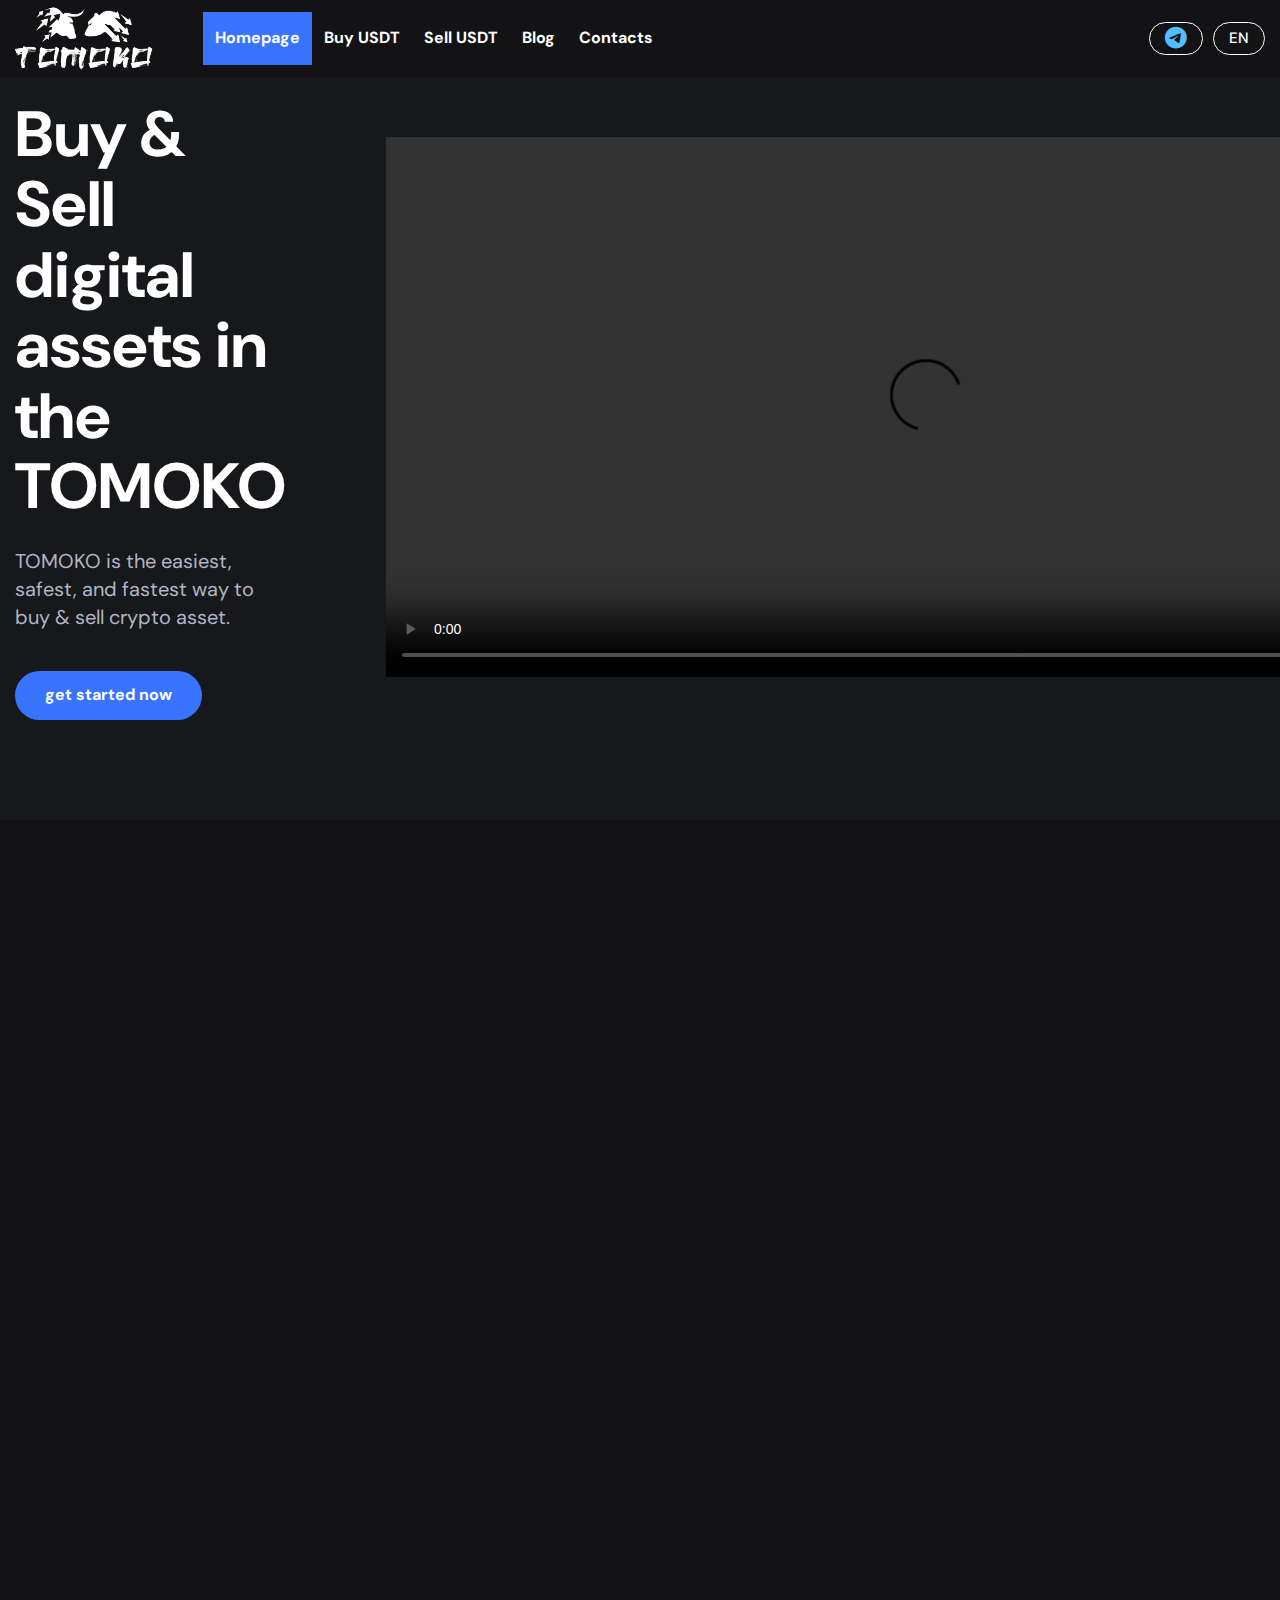
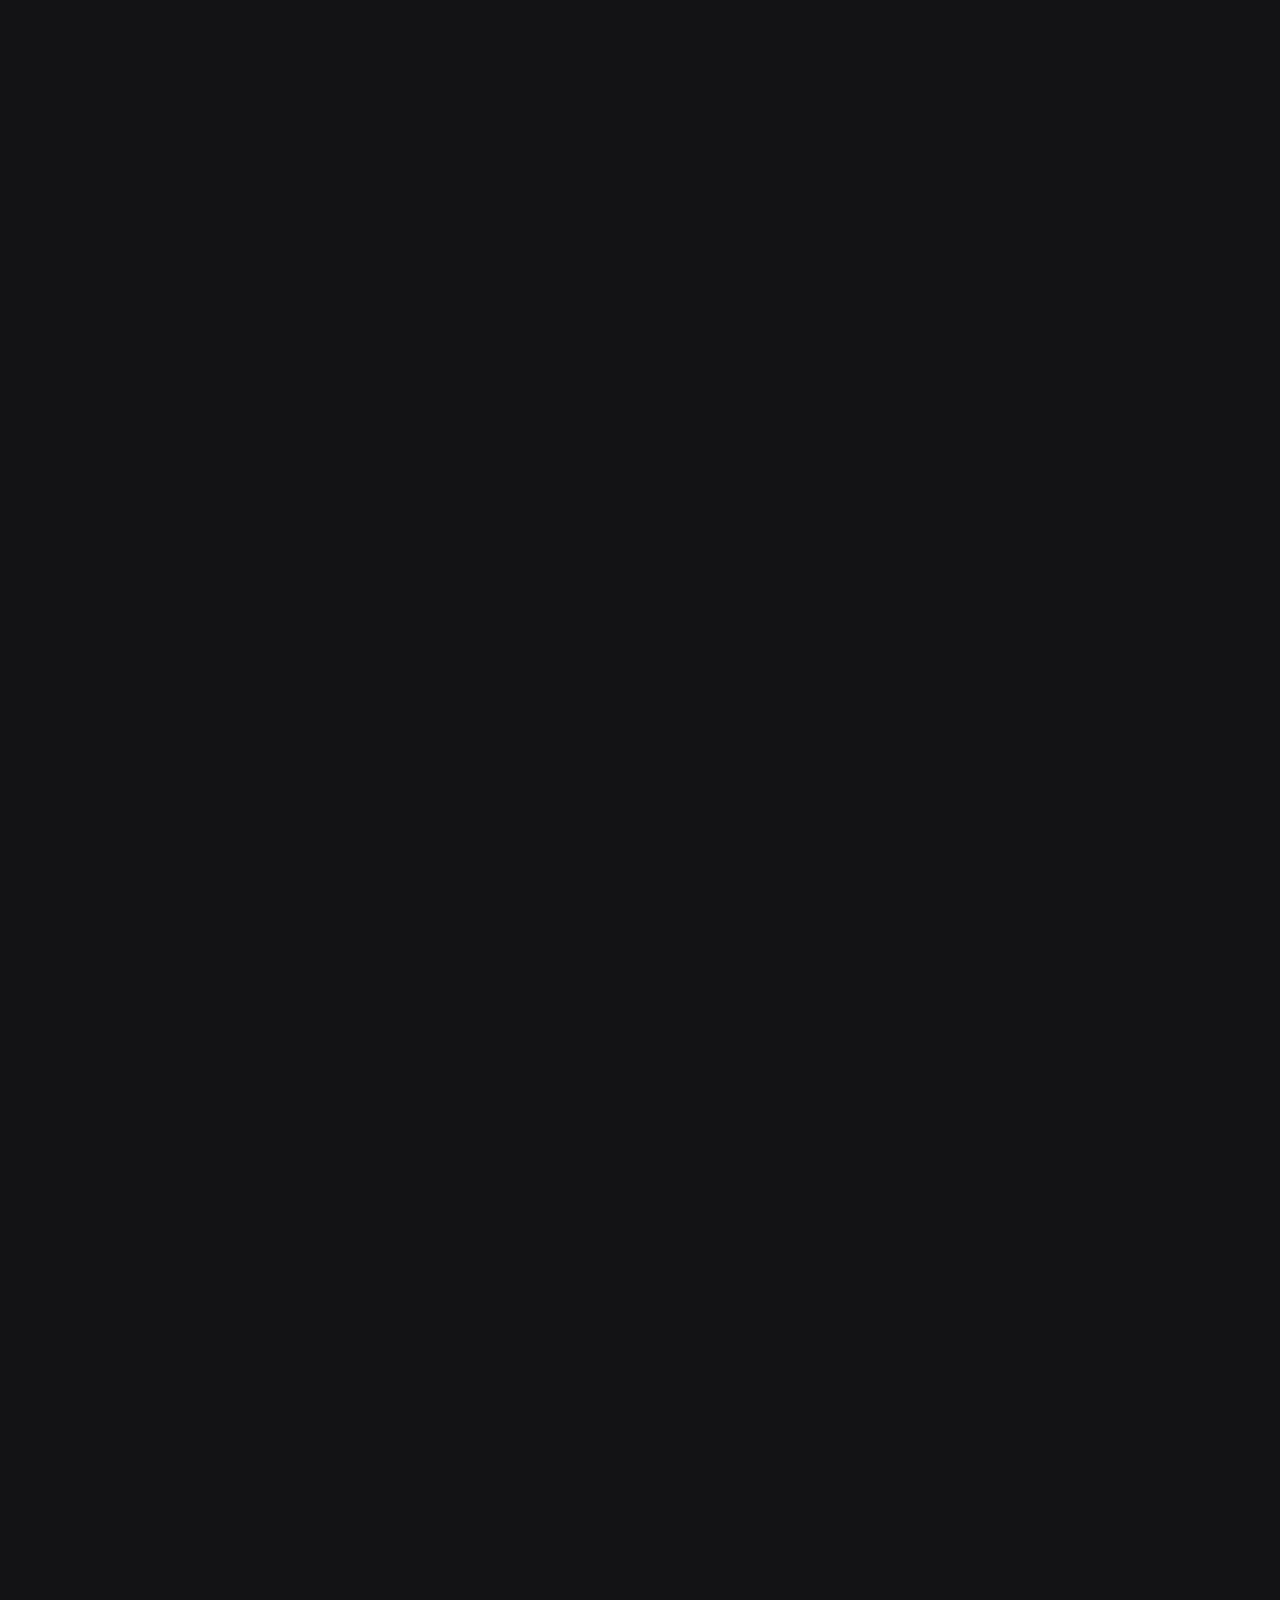
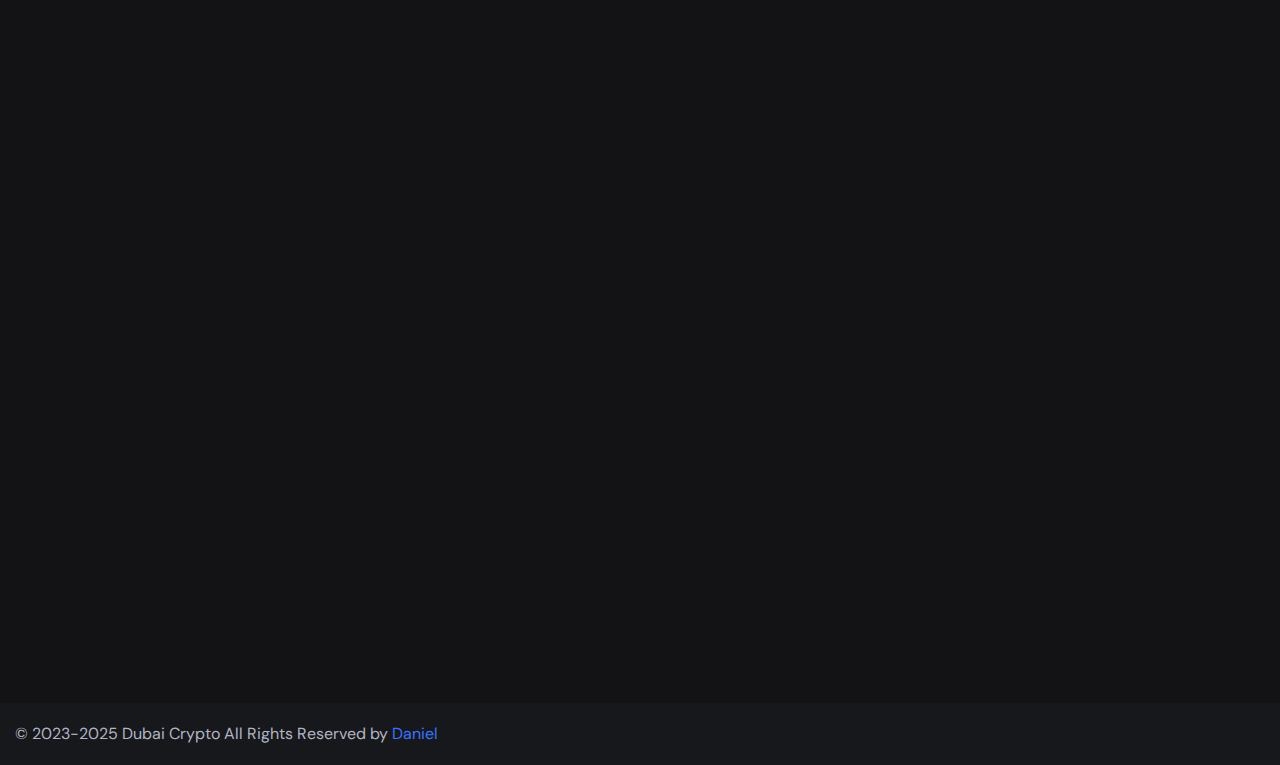
==== commit a41eaa8a: "Update MainPage.html" ====
--- a/MainPage.html
+++ b/MainPage.html
@@ -105,7 +105,9 @@
           </div>
 
           <figure class="hero-banner">
-            <img src="Render_3.mp4" width="570" height="448" alt="hero banner" class="w-100">
+            <video width="1080" height="540" controls>
+              <source src="Render_3.mp4" type="video/mp4">
+            </video>
           </figure>
 
         </div>
@@ -564,14 +566,6 @@
 
         </div>
       </section>
-
-
-
-
-
-      <!-- 
-        - #INSTRUCTION
-      -->
 
 
 
--- a/style.css
+++ b/style.css
@@ -2,9 +2,6 @@
   #style.css
 \*-----------------------------------*/
 
-/** 
- * copyrights 2022 
- */
 
 :root {
 
@@ -290,9 +287,6 @@
   #HEADER
 \*-----------------------------------*/
 
-.tgIcon{
-  padding-left: 5px;
-}
 
 .header {
   position: absolute;
@@ -306,11 +300,13 @@
 
 .header.active {
   position: fixed;
-  top: -70px;
   background-color: var(--white);
   box-shadow: var(--shadow-1);
   animation: slideIn 0.25s var(--cubic-out) forwards;
 }
+
+
+
 
 @keyframes slideIn {
 
@@ -1018,7 +1014,7 @@
 
   .header { padding-block: 5px; }
 
-  .header.active { top: -80px; }
+  .header.active { top: -77px; }
 
   .header > .container { gap: 50px; }
 
@@ -1116,6 +1112,11 @@
 
 @media (min-width: 1200px) {
 
+
+  .tgIcon{
+    margin-right: -40px;
+  }
+
   /**
    * CUSTOM PROPERTY
    */
@@ -1145,7 +1146,7 @@
    * HEADER
    */
 
-  .header.active { top: -64px; }
+  .header.active { top: -77px; }
 
   .navbar-link { font-size: unset; }
 
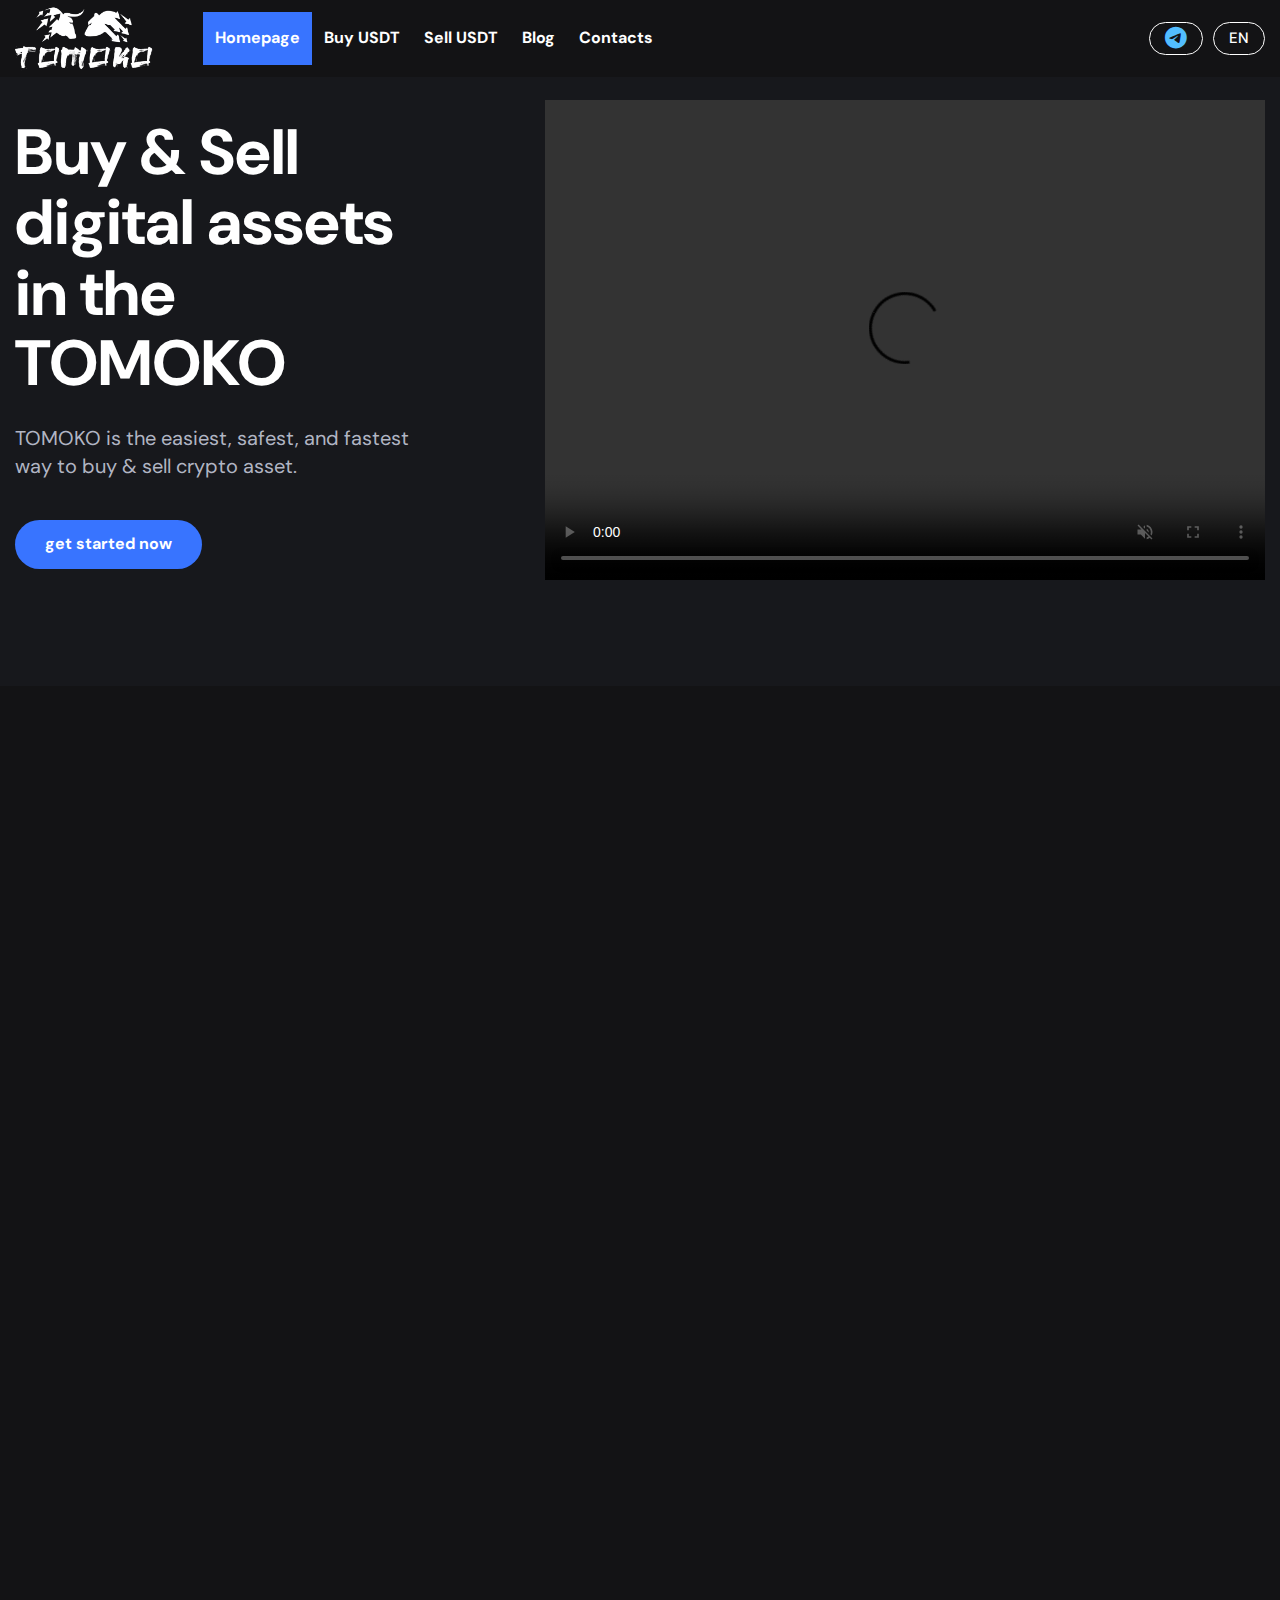
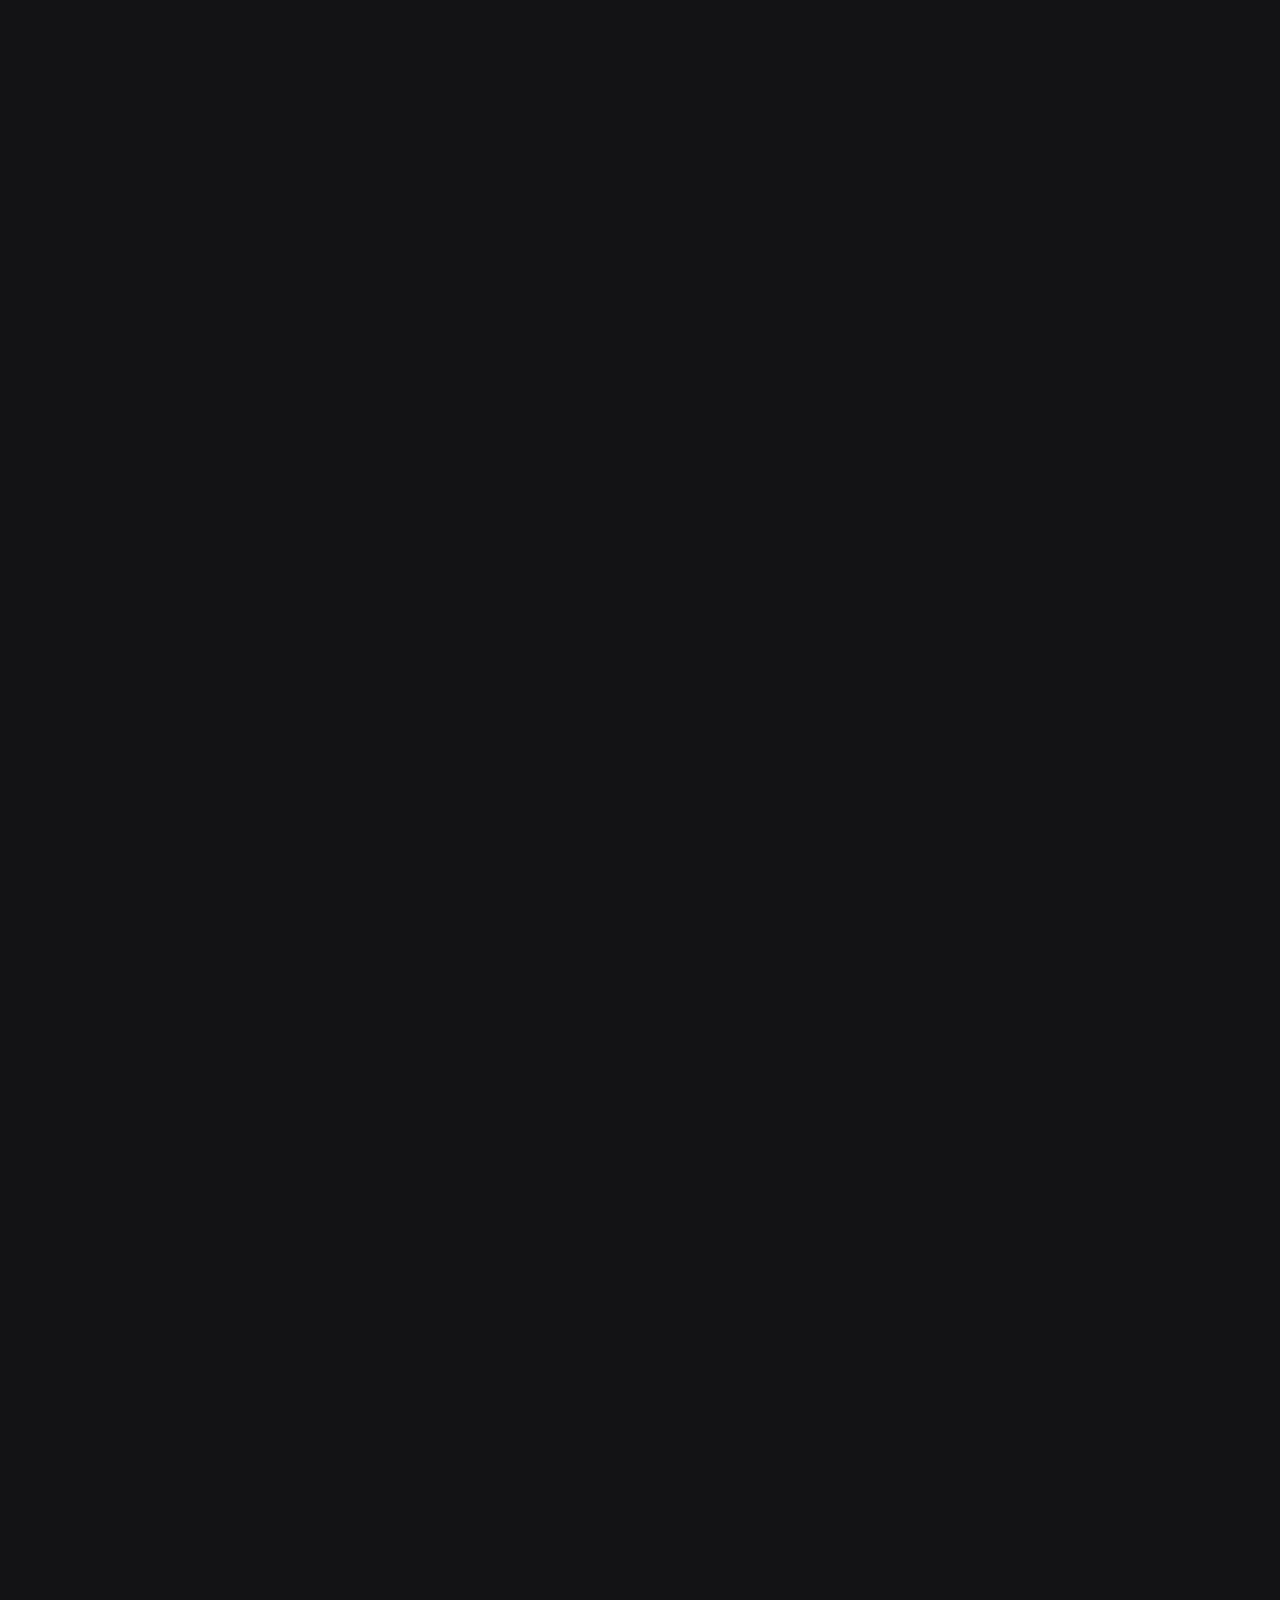
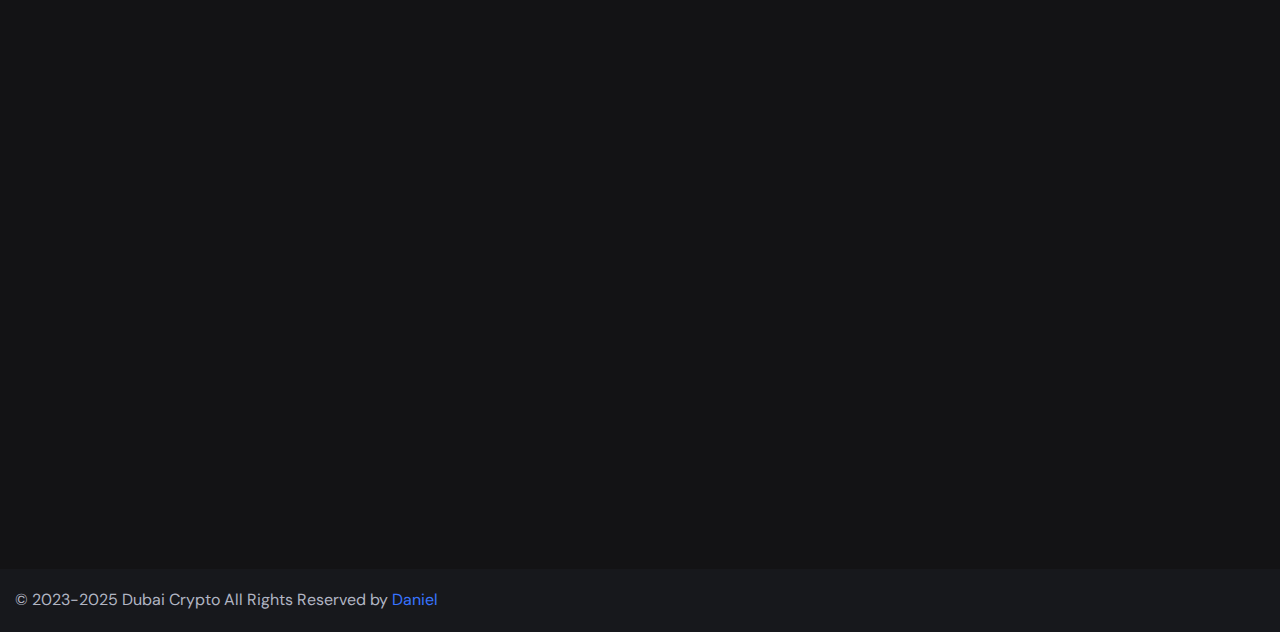
==== commit 88bab731: "Update MainPage.html" ====
--- a/MainPage.html
+++ b/MainPage.html
@@ -105,7 +105,7 @@
           </div>
 
           <figure class="hero-banner">
-            <video width="1080" height="540" controls>
+            <video width="720" height="480" controls autoplay muted>
               <source src="Render_3.mp4" type="video/mp4">
             </video>
           </figure>
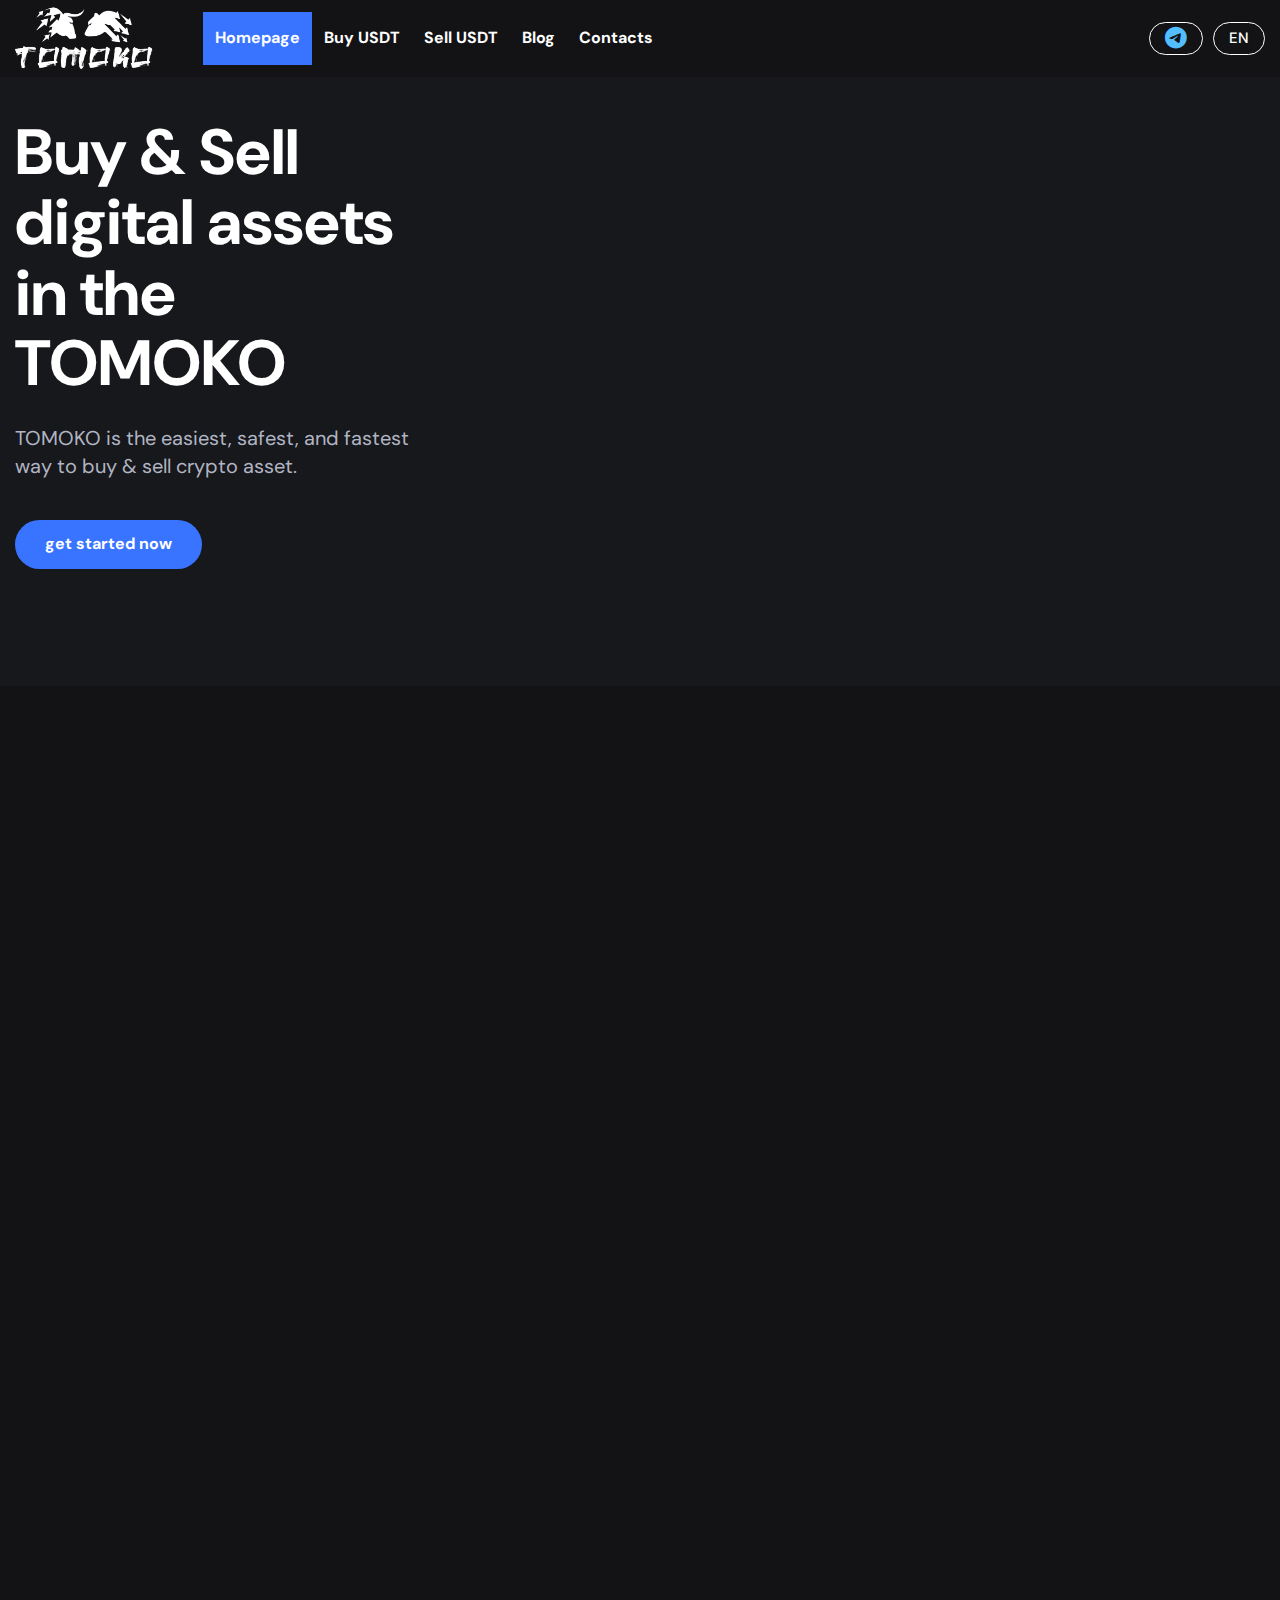
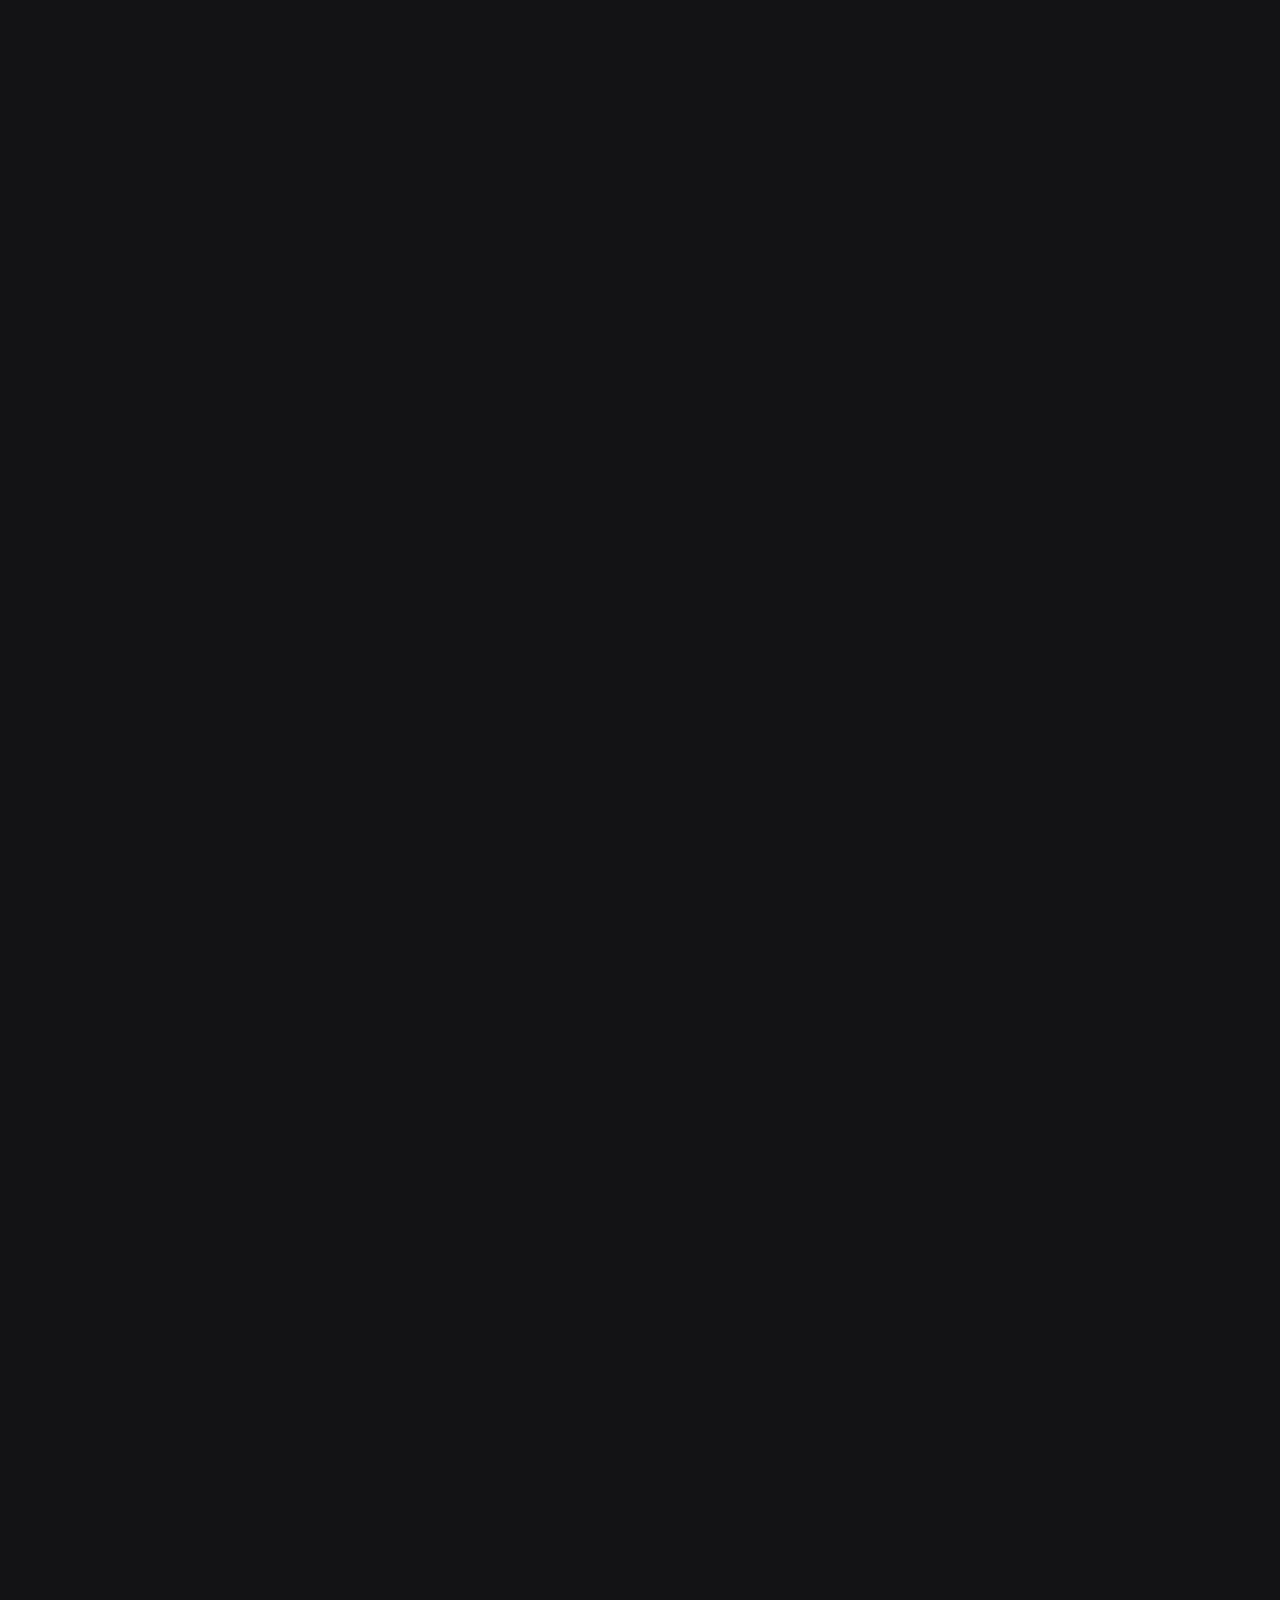
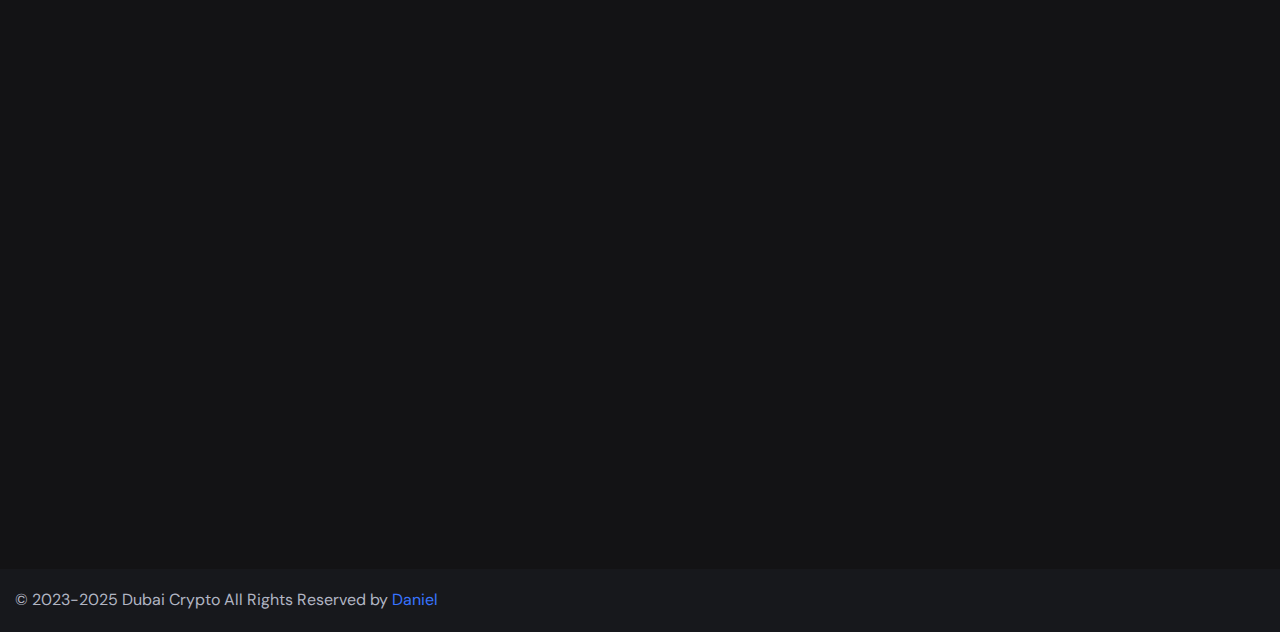
==== commit 7ea3f53b: "Update MainPage.html" ====
--- a/MainPage.html
+++ b/MainPage.html
@@ -105,10 +105,19 @@
           </div>
 
           <figure class="hero-banner">
-            <video width="720" height="480" controls autoplay muted>
+            <video width="720" height="480" autoplay muted loop>
               <source src="Render_3.mp4" type="video/mp4">
             </video>
           </figure>
+
+          <style>
+            @media (max-width: 768px) {
+              .hero-banner video {
+                width: 50%; 
+                height: auto; 
+                          }
+                      }
+          </style>
 
         </div>
       </section>
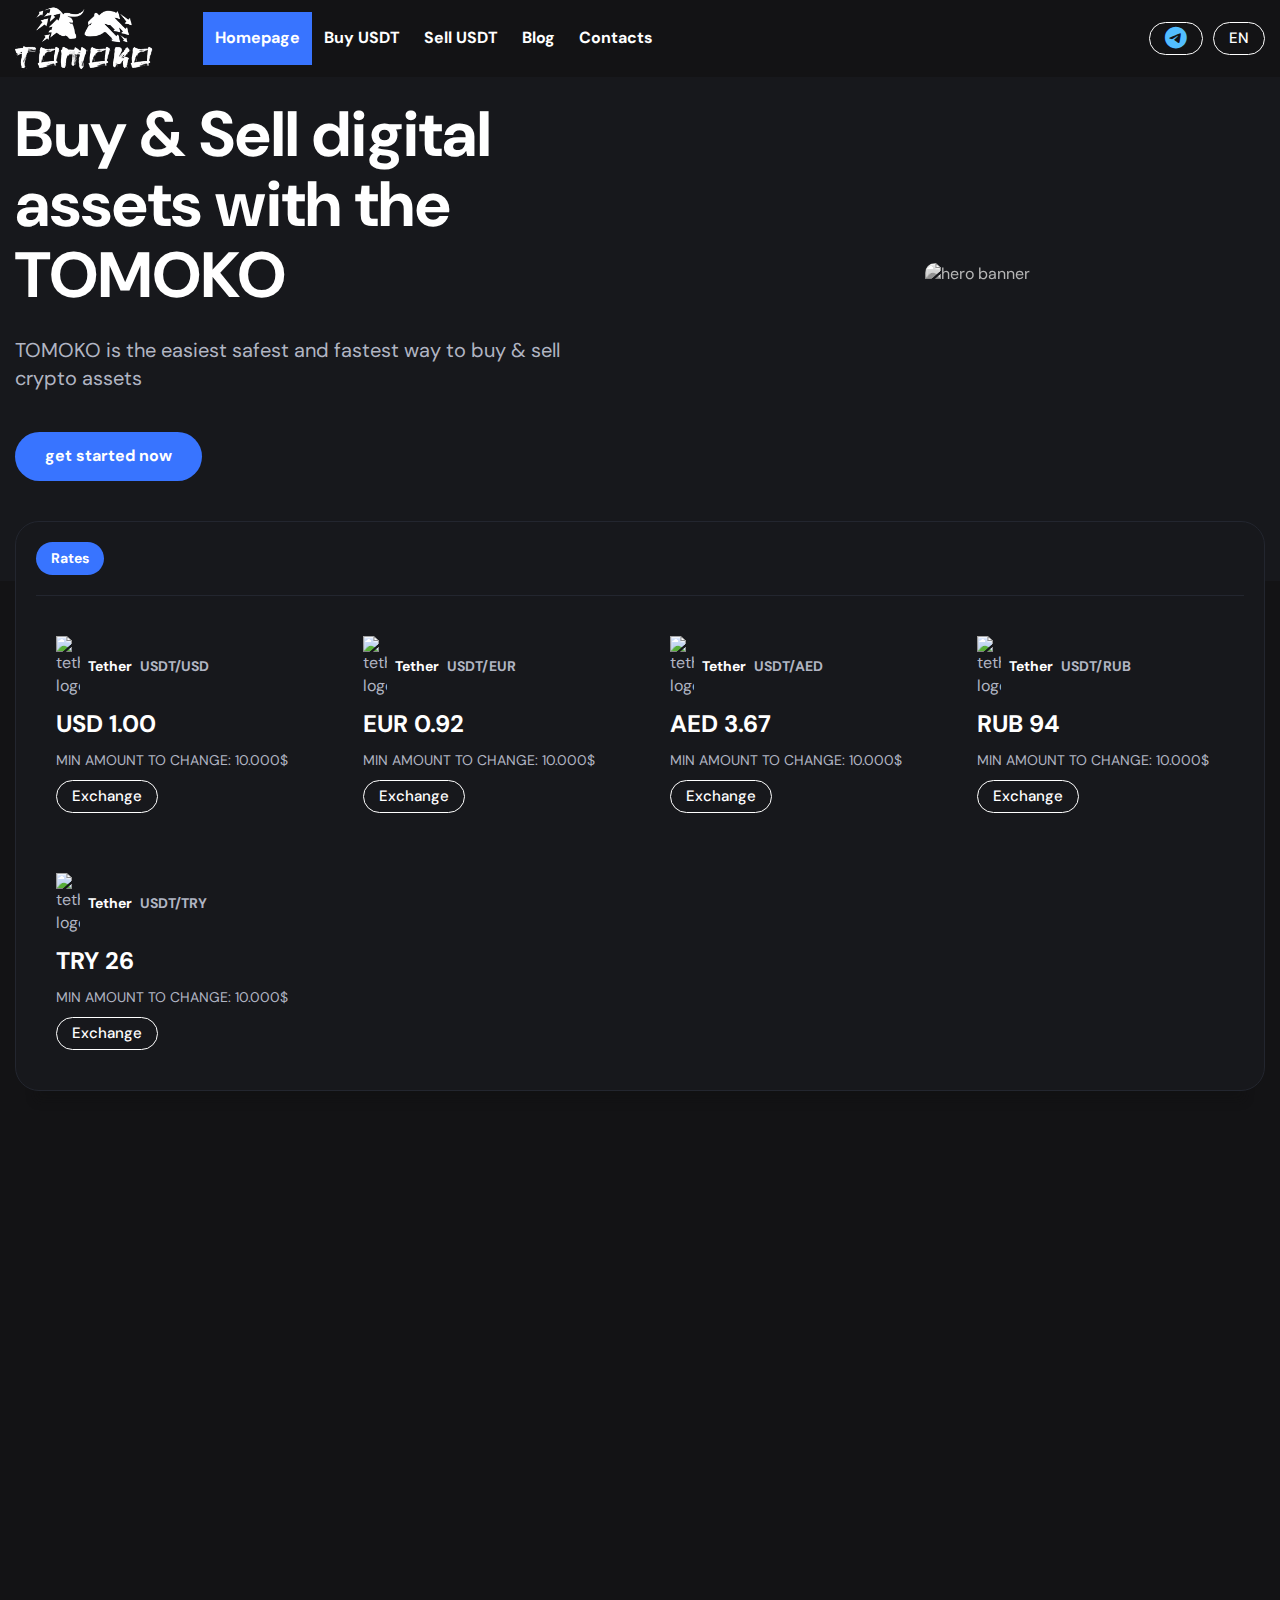
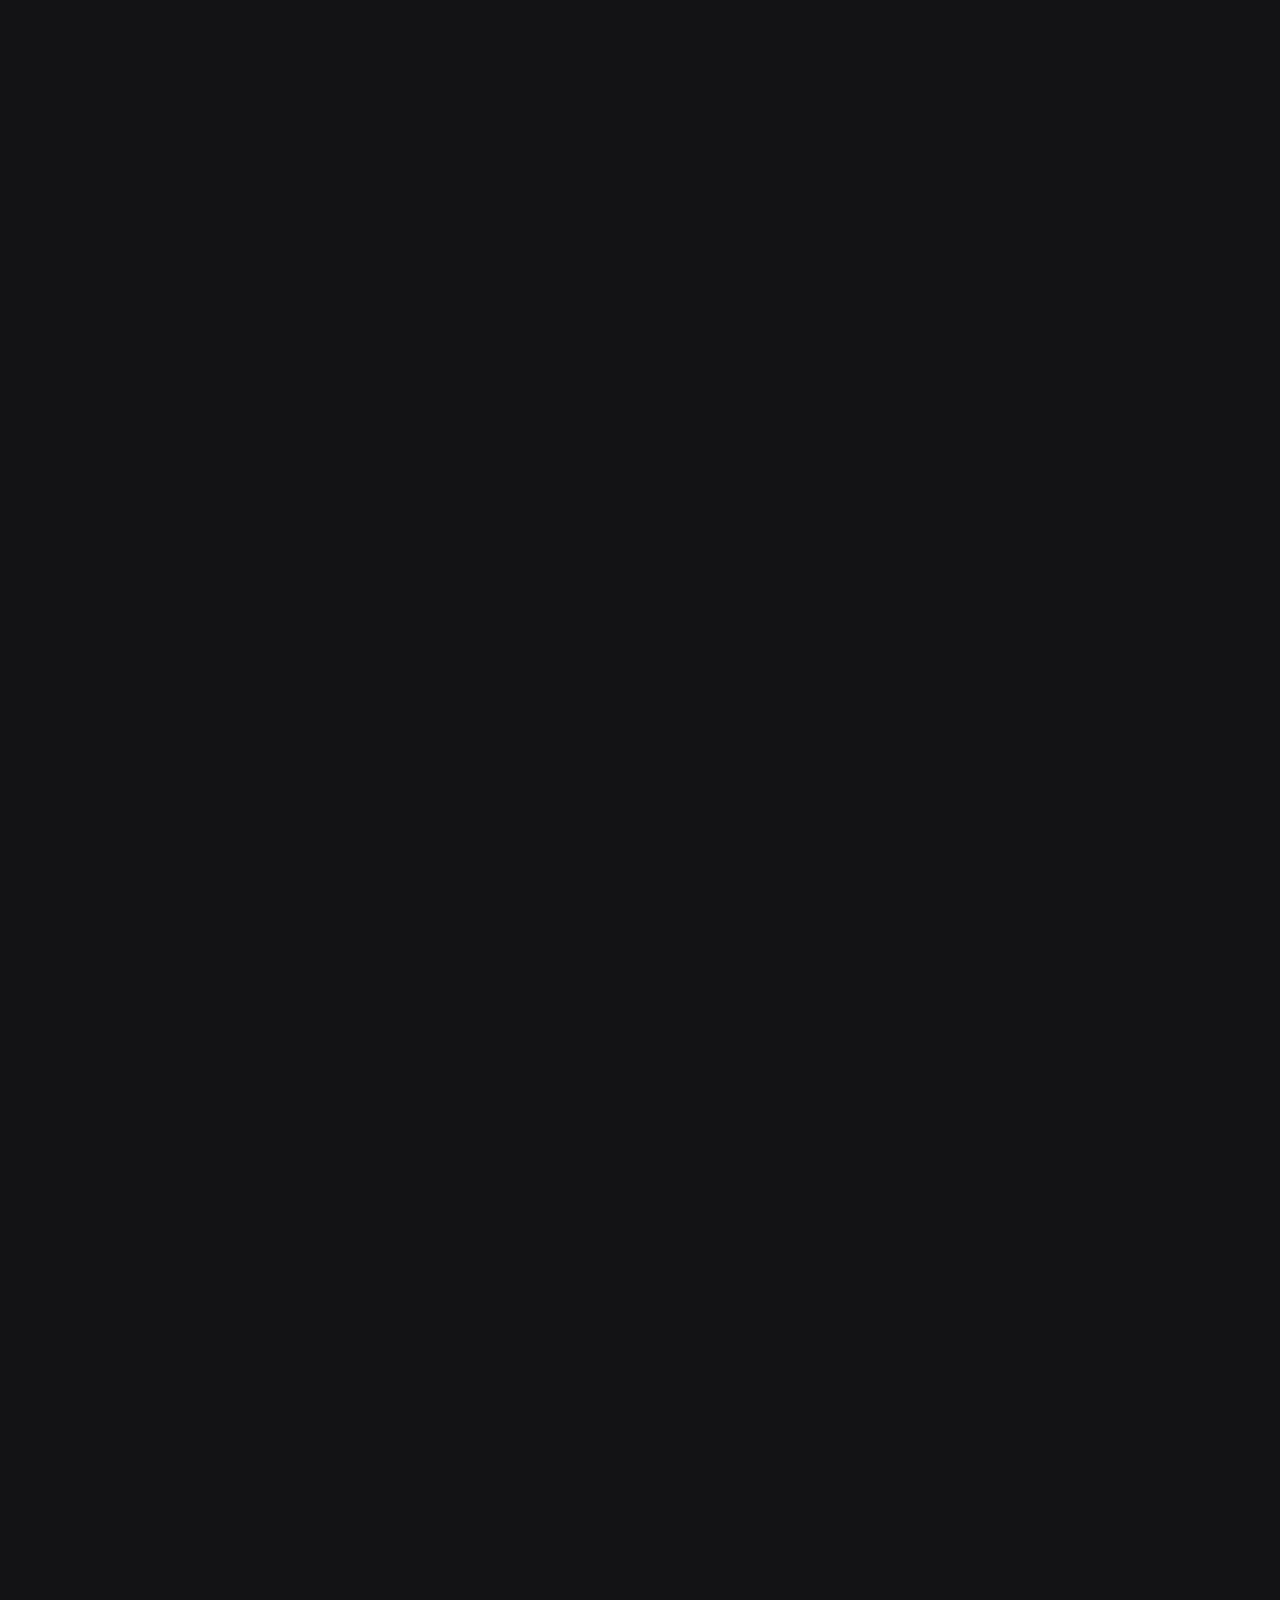
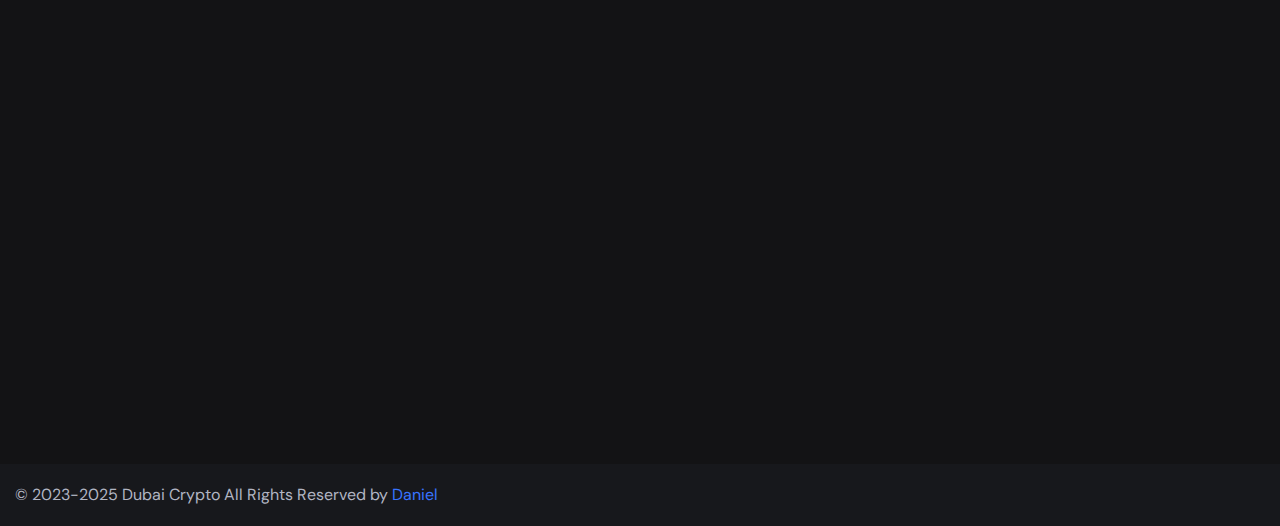
==== commit 7afc9b97: "Web-site" ====
--- a/MainPage.html
+++ b/MainPage.html
@@ -38,7 +38,7 @@
     <div class="container">
 
       <a href="#" class="logo">
-        <img src="LOGO.png" width="138" height="138" alt="Dubai Crypto logo">
+        <img src="LOGO.png" width="138" height="138" alt="Dubai Crypto logo" class="logoPNG">
       </a>
 
       <nav class="navbar" data-navbar>
@@ -94,10 +94,10 @@
 
           <div class="hero-content">
 
-            <h1 class="h1 hero-title">Buy & Sell digital assets in the TOMOKO</h1>
+            <h1 class="h1 hero-title">Buy & Sell digital assets with the TOMOKO</h1>
 
             <p class="hero-text">
-              TOMOKO is the easiest, safest, and fastest way to buy & sell crypto asset.
+              TOMOKO is the easiest safest and fastest way to buy & sell crypto assets
             </p>
 
             <a href="buyUSDT.html" class="btn btn-primary">get started now</a>
@@ -105,19 +105,8 @@
           </div>
 
           <figure class="hero-banner">
-            <video width="720" height="480" autoplay muted loop>
-              <source src="Render_3.mp4" type="video/mp4">
-            </video>
+            <img src="Render_3.gif" width="1050" height="540" alt="hero banner" class="w-100">
           </figure>
-
-          <style>
-            @media (max-width: 768px) {
-              .hero-banner video {
-                width: 50%; 
-                height: auto; 
-                          }
-                      }
-          </style>
 
         </div>
       </section>
@@ -575,6 +564,14 @@
 
         </div>
       </section>
+
+
+
+
+
+      <!-- 
+        - #INSTRUCTION
+      -->
 
 
 
@@ -850,4 +847,4 @@
 
 </body>
 
-</html>
+</html>--- a/style.css
+++ b/style.css
@@ -2,6 +2,9 @@
   #style.css
 \*-----------------------------------*/
 
+/** 
+ * copyrights 2022 
+ */
 
 :root {
 
@@ -15,7 +18,7 @@
   --blue-crayola_10: hsla(222, 100%, 61%, 0.05);
   --smocky-black_30: hsla(0, 0%, 6%, 0.3);
   --eerie-black-1: hsl(240, 5%, 8%);
-  --eerie-black-2: hsl(228, 9%, 10%);
+  --eerie-black-2: #17181c;
   --raisin-black: hsl(225, 15%, 16%);
   --blue-crayola: hsl(222, 100%, 61%);
   --roman-silver: hsl(223, 10%, 52%);
@@ -500,7 +503,27 @@
 
 
 
-
+.hero-banner img.w-100 {
+  border-radius: 10px; 
+  filter: grayscale(100%); 
+}
+
+
+@media only screen and (max-width: 390px) {
+  .h1 hero-title{
+    font-size: 20.5px
+  }
+  .hero-text{
+    font-size: 17.5px;
+    margin-bottom: 14px 25px;
+  }
+  
+  .logoPNG{
+    width: 123px;
+  }
+
+
+}
 
 /*-----------------------------------*\
   #MARKET
